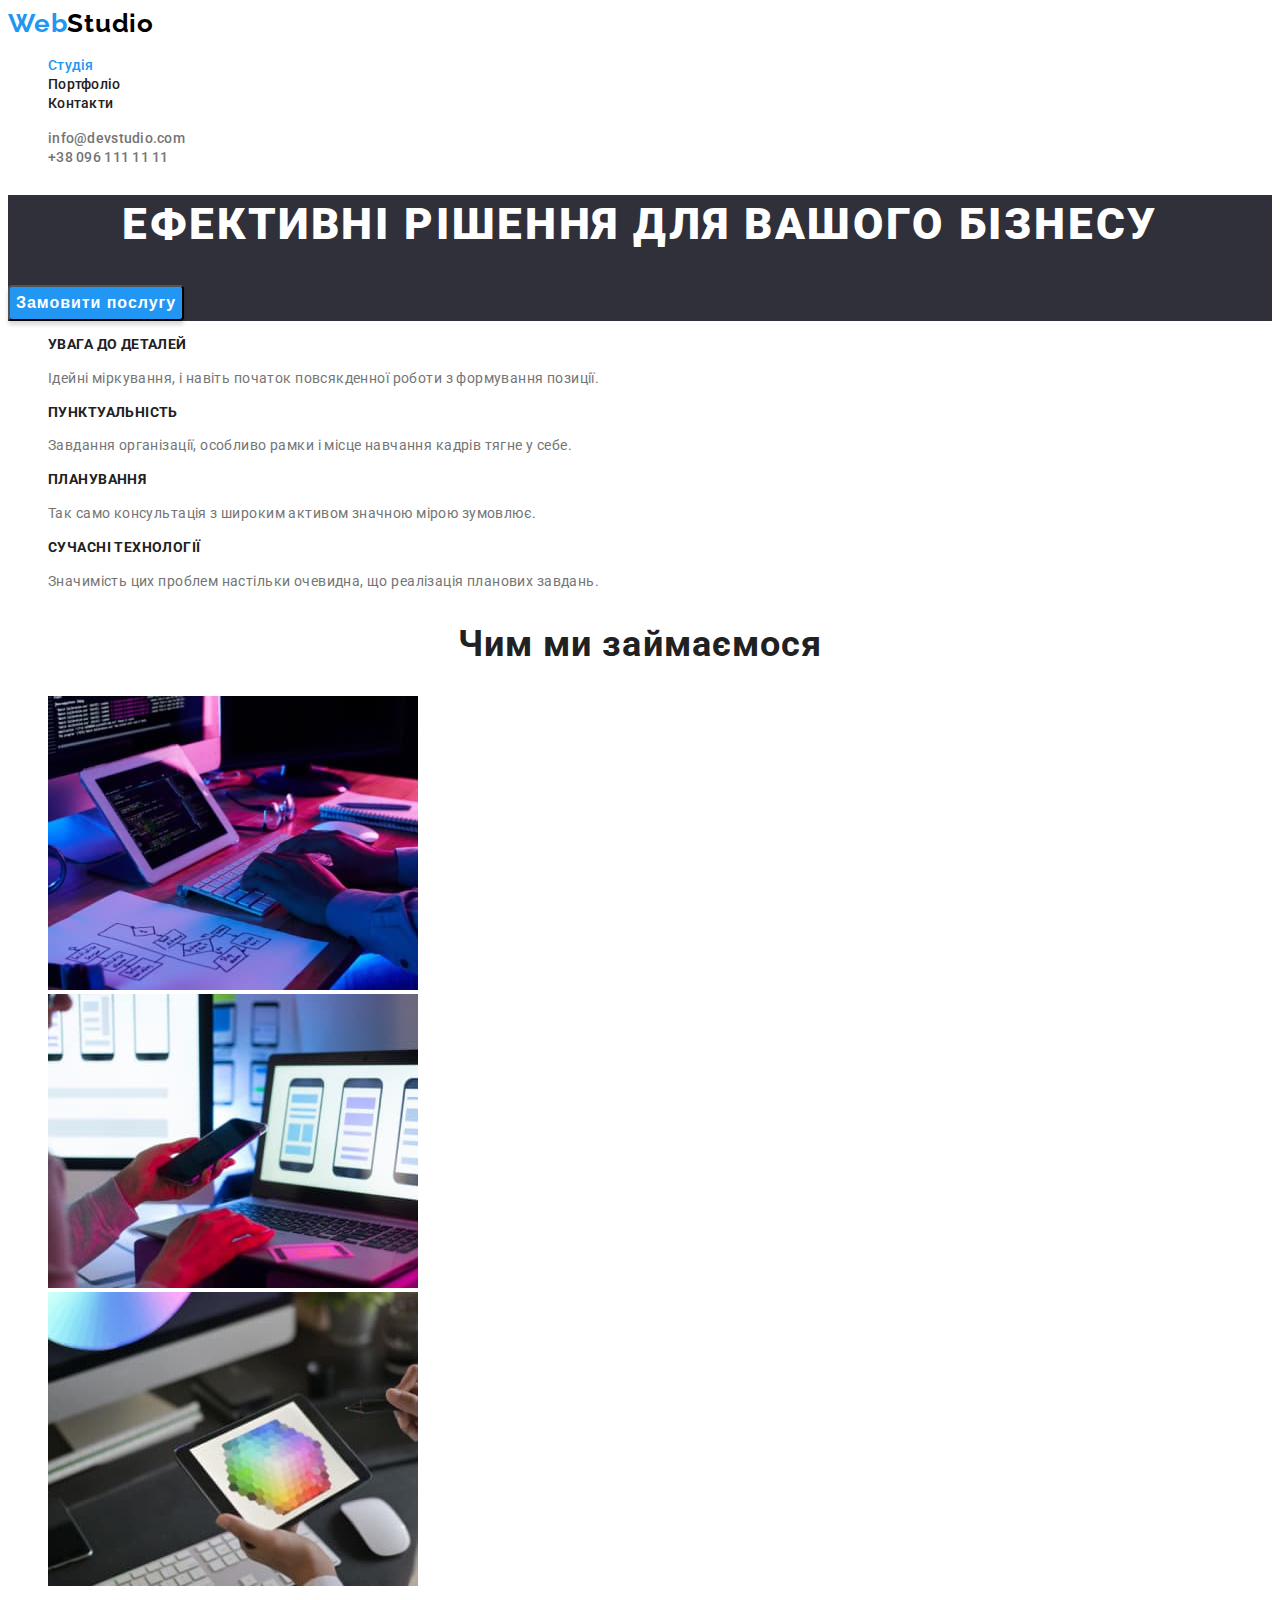
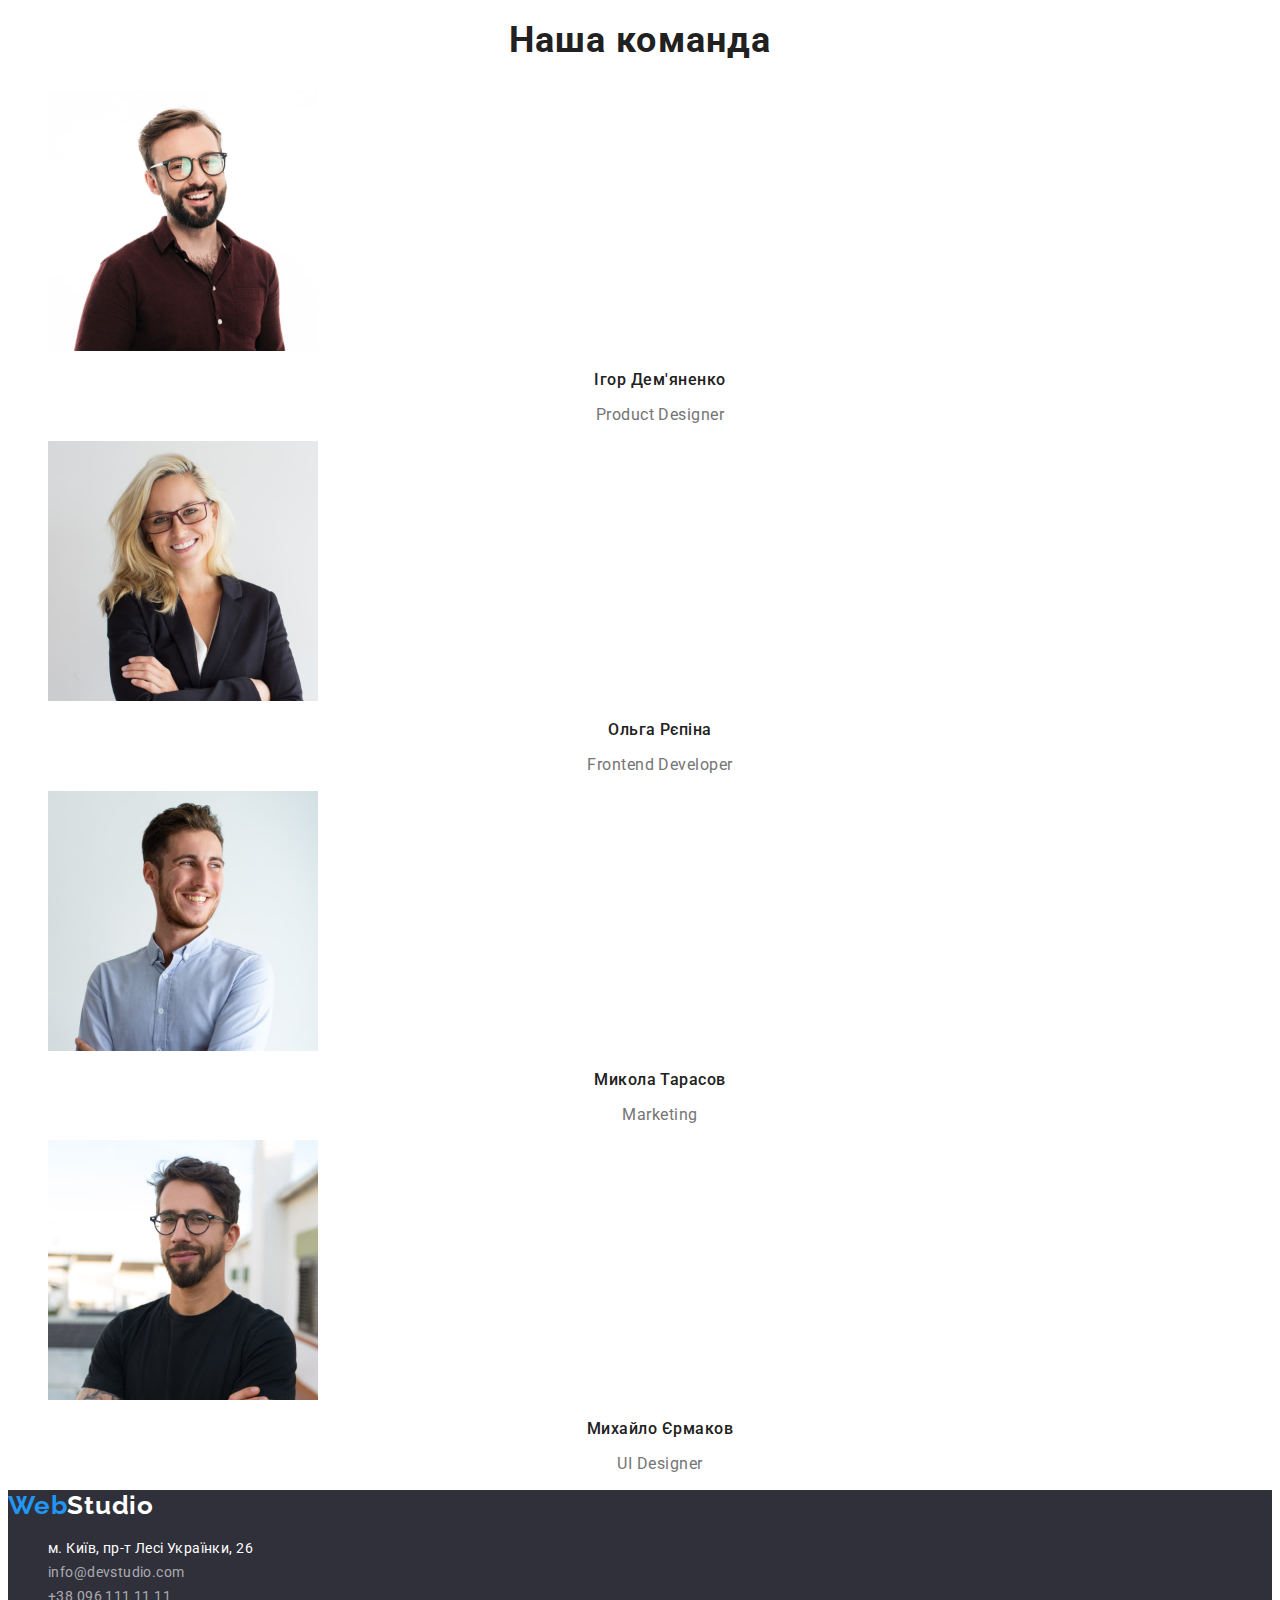
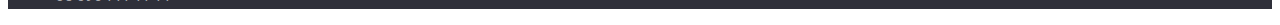
==== index.html @ 791bdec0 "visually hidden" ====
<!DOCTYPE html>
<html lang="en">
<head>
    <meta charset="UTF-8">
    <meta http-equiv="X-UA-Compatible" content="IE=edge">
    <meta name="viewport" content="width=device-width, initial-scale=1.0">
    <link rel="preconnect" href="https://fonts.googleapis.com">
    <link rel="preconnect" href="https://fonts.gstatic.com" crossorigin>
    <link href="https://fonts.googleapis.com/css2?family=Raleway:wght@700&family=Roboto:wght@400;500;700;900&display=swap" rel="stylesheet">
    <link href="./style/style.css" rel="stylesheet"/>
    <title>Веб-студія</title>
</head>
<body>
    <header class="header">
        <a class="logo link" href="index.html"><span class="web">Web</span>Studio</a>
        <nav class="navigator-menu">
            <ul class="navigator-list list">
            <li class="navigator-item"><a class="navigator-link link active" href="index.html">Студія</a></li>
            <li class="navigator-item"><a class="navigator-link link" href="portfolio.html">Портфоліо</a></li>
            <li class="navigator-item"><a class="navigator-link link" href="">Контакти</a></li>
        </ul>
        </nav>
        <ul class="header-contacts-list list">
            <li class="header-contacts-item"><a class="header-contacts-link link" href="mailto:info@devstudio.com">info@devstudio.com</a></li>
            <li class="header-contacts-item"><a class="header-contacts-link link" href="tel:+380961111111">+38 096 111 11 11</a></li>
        </ul>
    </header>
    <main>
        <section class="hero">
            <h1 class="hero-title">Ефективні рішення для вашого бізнесу</h1>
            <button class="hero-btn" type="button"><span class="hero-btn-text">Замовити послугу</span></button>
        </section>
        <section class="character">    
        <h2 class="visually-hidden">Про нас</h2>
            <ul class="character-list list">
                <li class="character-item">
                    <h3 class="character-title">Увага до деталей</h3>
                    <p class="character-text">Ідейні міркування, і навіть початок повсякденної роботи з формування позиції.</p>
                </li>
                <li>
                    <h3 class="character-title">Пунктуальність</h3>
                    <p class="character-text">Завдання організації, особливо рамки і місце навчання кадрів тягне у себе.</p>
                </li>
                <li>
                    <h3 class="character-title">Планування</h3>
                    <p class="character-text">Так само консультація з широким активом значною мірою зумовлює.</p>
                </li>
                <li>
                    <h3 class="character-title">Сучасні технології</h3>
                    <p class="character-text">Значимість цих проблем настільки очевидна, що реалізація планових завдань.</p>
                </li>
            </ul>
        </section>
        <section class="work">
            <h2 class="work-title">Чим ми займаємося</h2>
            <ul class="work-list list">
                <li class="work-item"><img src="./images/main/work/box-1.jpg" alt="work" width="370" height="294"></li>
                <li class="work-item"><img src="./images/main/work/box-2.jpg" alt="work" width="370" height="294"></li>
                <li class="work-item"><img src="./images/main/work/box-3.jpg" alt="work" width="370" height="294"></li>
            </ul>
        </section>
        <section class="team">
            <h2 class="team-title-h2">Наша команда</h2>
            <ul class="team-list list">
                <li class="team-item">
                    <img src="./images/main/team/team-1.jpg" alt="team" width="270" height="260">
                    <h3 class="team-title">Ігор Дем'яненко</h3>
                    <p class="team-text">Product Designer</p>
                </li>
                <li class="team-item">
                    <img src="./images/main/team/team-2.jpg" alt="team" width="270" height="260">
                    <h3 class="team-title">Ольга Рєпіна</h3>
                    <p class="team-text">Frontend Developer</p>
                </li>
                <li class="team-item">
                    <img src="./images/main/team/team-3.jpg" alt="team" width="270" height="260">
                    <h3 class="team-title">Микола Тарасов</h3>
                    <p class="team-text">Marketing</p>
                </li>
                <li class="team-item">
                    <img src="./images/main/team/team-4.jpg" alt="team" width="270" height="260">
                    <h3 class="team-title">Михайло Єрмаков</h3>
                    <p class="team-text">UI Designer</p>
                </li>
            </ul>
        </section>
    </main>
    <footer class="footer">
        <a class="logo link" href="index.html"><span class="web">Web</span><span class="studio">Studio</span></a>
        <adress>
            <ul class="footer-contacts-list list">
                <li class="footer-adress-item"><a class="footer-adress-link link" href="https://goo.gl/maps/XNjeUNWpdiMwEfmY7" target="_blank" rel="noreferrer noopener">м. Київ, пр-т Лесі Українки, 26</a></li>
                <li class="footer-contacts-item"><a class="footer-contacts-link link" href="mailto:info@devstudio.com">info@devstudio.com</a></li>
                <li class="footer-contacts-item"><a class="footer-contacts-link link" href="tel:+380961111111">+38 096 111 11 11</a></li>
            </ul>
        </adress>
    </footer>
</body>
</html>
---- style/style.css ----
body {
    font-family: 'Roboto', sans-serif;
    color: black;
}
.link {
    text-decoration: none;
}
.list {
    list-style: none;
}
.visually-hidden {
    position: absolute;
    white-space: nowrap;
    width: 1px;
    height: 1px;
    overflow: hidden;
    border: 0;
    padding: 0;
    clip: rect(0 0 0 0);
    clip-path: inset(50%);
    margin: -1px;
}  
:root {
    --brand-color: #2196F3;
    --background-color: #2F303A;
    --text-color: #757575;
}
/* header */
.logo {
    font-family: 'Raleway';
font-weight: 700;
font-size: 26px;
line-height: 1.19;
letter-spacing: 0.03em;
color: black;
}
.web {
color: var(--brand-color);
}
.navigator-link {
    font-weight: 500;
font-size: 14px;
line-height: 1.14;
letter-spacing: 0.02em;
color: #212121;
}
.header-contacts-link {
    font-weight: 500;
font-size: 14px;
line-height: 1.14;
letter-spacing: 0.02em;
color: var(--text-color);
}
.navigator-link:hover,
.navigator-link:focus {
    color: var(--brand-color);
}
.header-contacts-link:hover,
.header-contacts-link:focus {
    color: var(--brand-color)
}
.active {
    color: var(--brand-color)
}
/* hero */
.hero {
    background-color: var(--background-color);
}
.hero-title {
    font-weight: 900;
font-size: 44px;
line-height: 1.36;
text-align: center;
letter-spacing: 0.06em;
text-transform: uppercase;
color: #FFFFFF;
}
.hero-btn {
    background: var(--brand-color);
box-shadow: 0px 4px 4px rgba(0, 0, 0, 0.15);
border-radius: 4px;
cursor: pointer;
}
.hero-btn-text {
    font-weight: 700;
font-size: 16px;
line-height: 1.87;
align-items: center;
text-align: center;
letter-spacing: 0.06em;
color: #FFFFFF;
}
/* character */
.character-title {
    font-weight: 700;
font-size: 14px;
line-height: 1.14;
letter-spacing: 0.03em;
text-transform: uppercase;
color: #212121;
}
.character-text {
    font-size: 14px;
line-height: 1.71;
letter-spacing: 0.03em;
color: var(--text-color);
}
/* work */
.work-title {
    font-weight: 700;
font-size: 36px;
line-height: 1.16;
text-align: center;
letter-spacing: 0.03em;
color: #212121;
}
/* team */
.team-title-h2 {
    font-weight: 700;
font-size: 36px;
line-height: 1.16;
text-align: center;
letter-spacing: 0.03em;
color: #212121;
}
.team-title {
    font-weight: 500;
font-size: 16px;
line-height: 1.18;
text-align: center;
letter-spacing: 0.03em;
color: #212121;
}
.team-text {
    font-size: 16px;
line-height: 1.18;
text-align: center;
letter-spacing: 0.03em;
color: var(--text-color);
}
/* partfolio btn */
.btn-btn {
font-family: 'Roboto';
font-style: normal;
font-weight: 500;
font-size: 16px;
line-height: 1.62;
text-align: center;
letter-spacing: 0.03em;
color: #212121;
}
.btn-btn {
    background: #F5F4FA;
    border-radius: 4px;
    border: 0;
}
.menu-btn-list .btn-btn:hover,
.menu-btn-list .btn-btn:focus {
    color: white;
    background-color: var(--brand-color);
}
/* portfolio */
.example-title {
    font-weight: 700;
font-size: 18px;
line-height: 2;
letter-spacing: 0.06em;
color: #212121;
}
.example-text {
    font-size: 16px;
line-height: 1.88;
letter-spacing: 0.03em;
color: var(--text-color);
}
/* footer */
.footer {
    background-color: var(--background-color);
}
.studio {
    color: #FFFFFF;
}
.footer-adress-link {
    font-size: 14px;
line-height: 1.71;
letter-spacing: 0.03em;
color: #FFFFFF;
}
.footer-contacts-link {
font-size: 14px;
line-height: 1.71;
letter-spacing: 0.03em;
color: rgba(255, 255, 255, 0.6);
}
.footer-contacts-link:hover,
.footer-contacts-link:focus {
    color: var(--brand-color);
}
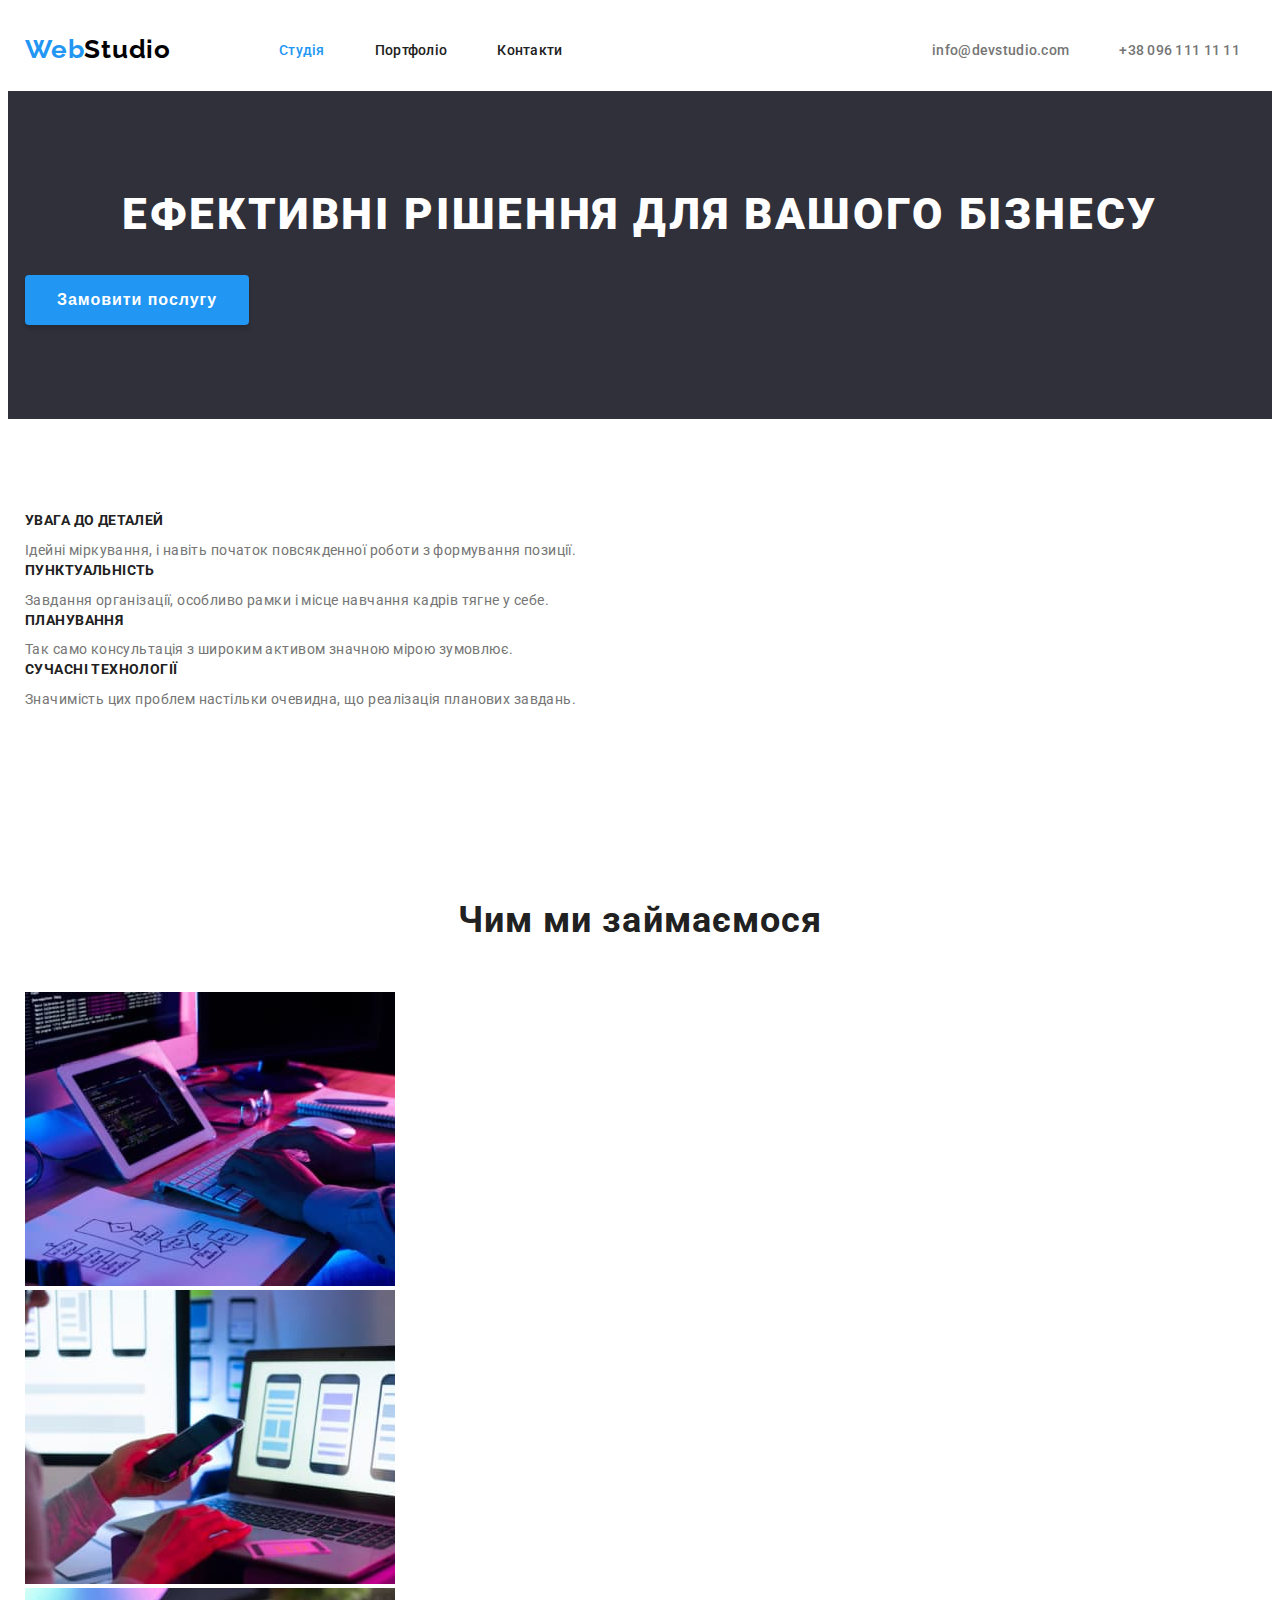
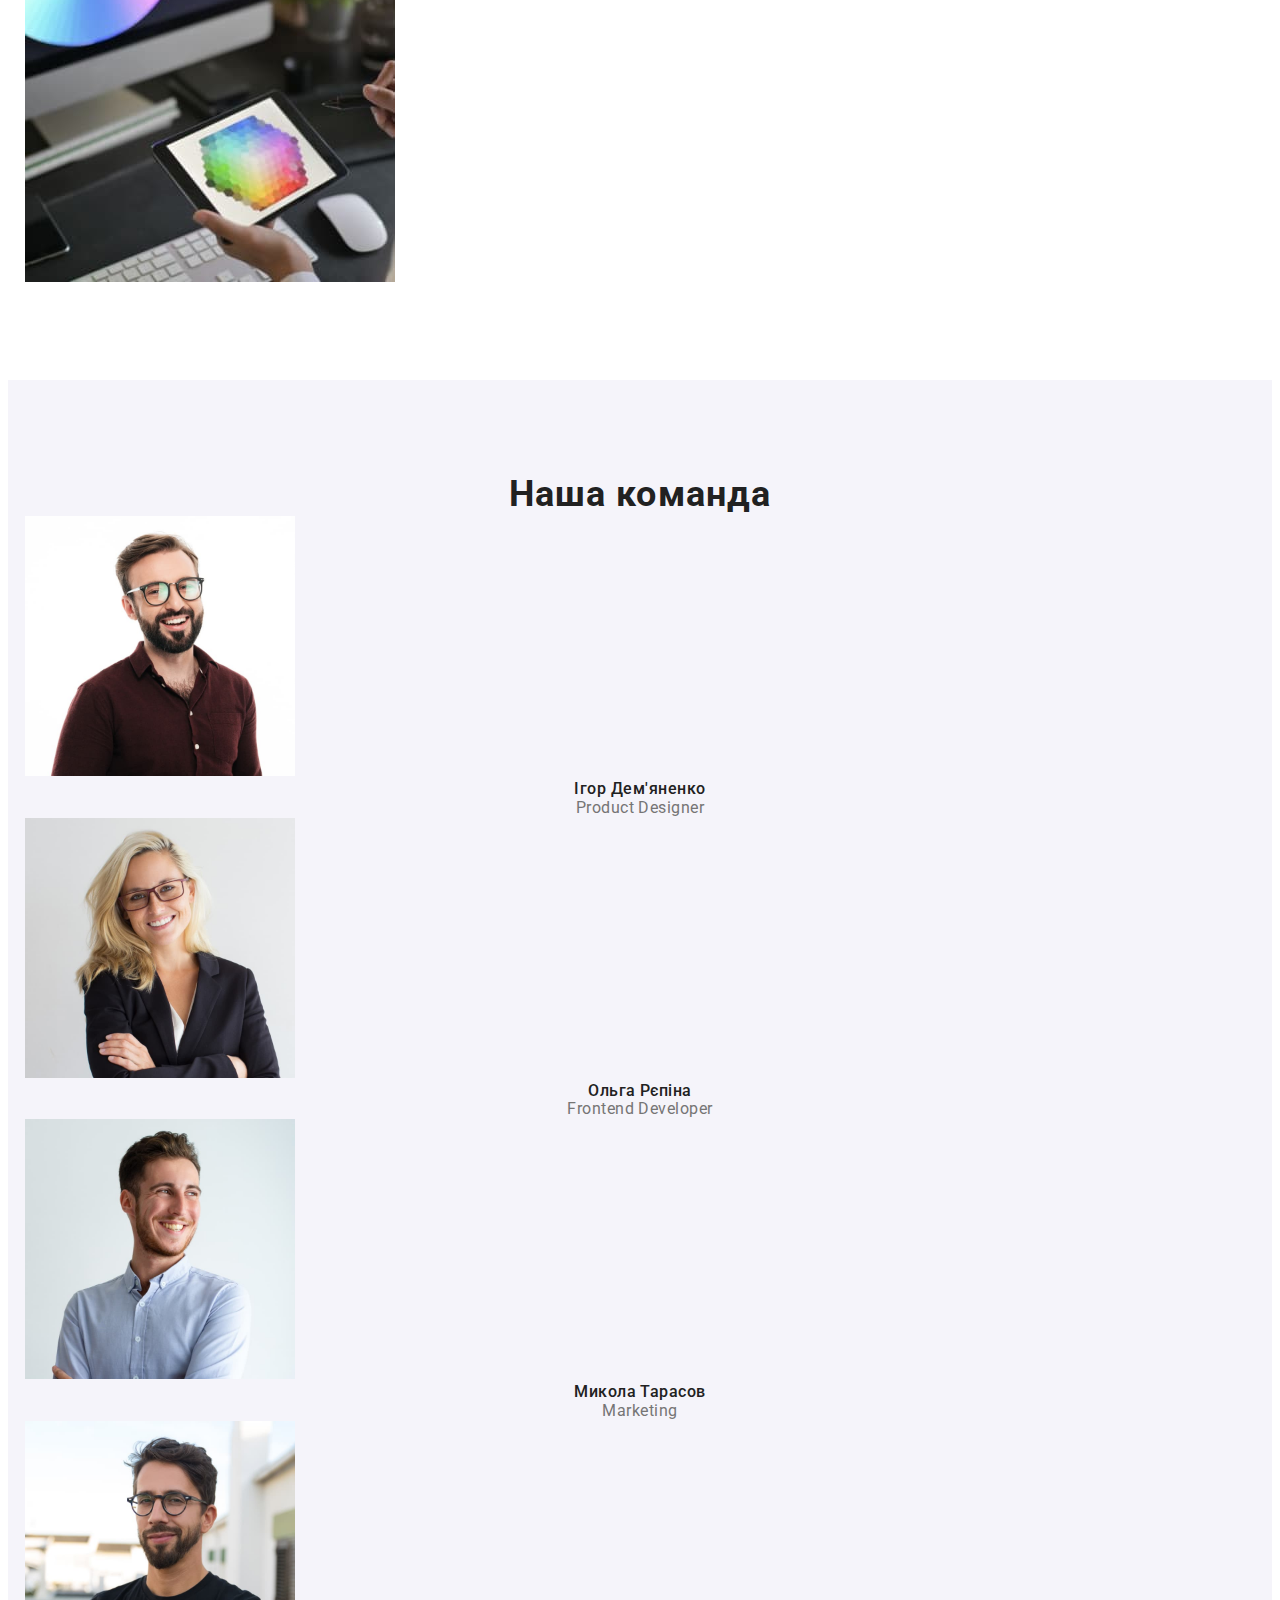
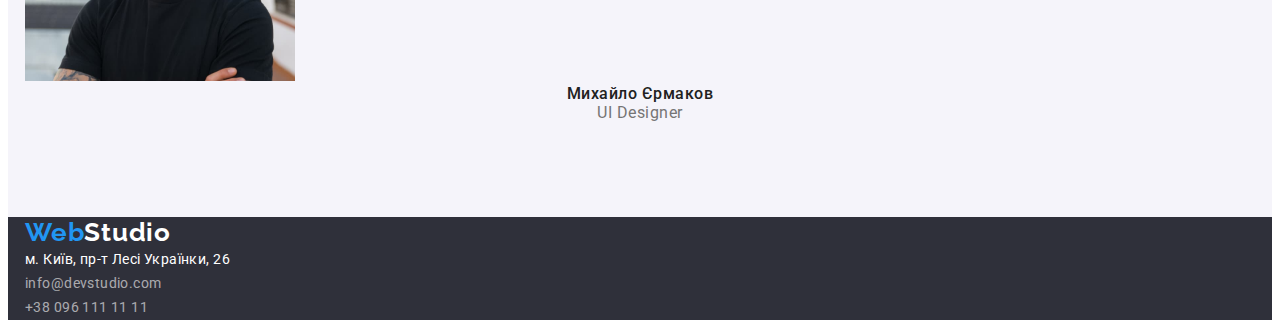
==== commit eba0478c: "add header" ====
--- a/index.html
+++ b/index.html
@@ -4,6 +4,7 @@
     <meta charset="UTF-8">
     <meta http-equiv="X-UA-Compatible" content="IE=edge">
     <meta name="viewport" content="width=device-width, initial-scale=1.0">
+    <link rel="stylesheet" href="https://cdnjs.cloudflare.com/ajax/libs/modern-normalize/1.1.0/modern-normalize.min.css" integrity="sha512-wpPYUAdjBVSE4KJnH1VR1HeZfpl1ub8YT/NKx4PuQ5NmX2tKuGu6U/JRp5y+Y8XG2tV+wKQpNHVUX03MfMFn9Q==" crossorigin="anonymous" referrerpolicy="no-referrer" />
     <link rel="preconnect" href="https://fonts.googleapis.com">
     <link rel="preconnect" href="https://fonts.gstatic.com" crossorigin>
     <link href="https://fonts.googleapis.com/css2?family=Raleway:wght@700&family=Roboto:wght@400;500;700;900&display=swap" rel="stylesheet">
@@ -12,26 +13,28 @@
 </head>
 <body>
     <header class="header">
-        <a class="logo link" href="index.html"><span class="web">Web</span>Studio</a>
+    <div class="header-container container">
+            <div class="header-logo"><a class="logo link" href="index.html"><span class="web">Web</span>Studio</a></div>
         <nav class="navigator-menu">
-            <ul class="navigator-list list">
+            <div class="container"><ul class="navigator-list list">
             <li class="navigator-item"><a class="navigator-link link active" href="index.html">Студія</a></li>
             <li class="navigator-item"><a class="navigator-link link" href="portfolio.html">Портфоліо</a></li>
             <li class="navigator-item"><a class="navigator-link link" href="">Контакти</a></li>
-        </ul>
+        </ul></div>
         </nav>
-        <ul class="header-contacts-list list">
+        <div class="container"><ul class="header-contacts-list list">
             <li class="header-contacts-item"><a class="header-contacts-link link" href="mailto:info@devstudio.com">info@devstudio.com</a></li>
             <li class="header-contacts-item"><a class="header-contacts-link link" href="tel:+380961111111">+38 096 111 11 11</a></li>
-        </ul>
+        </ul></div>
+    </div>
     </header>
     <main>
-        <section class="hero">
-            <h1 class="hero-title">Ефективні рішення для вашого бізнесу</h1>
-            <button class="hero-btn" type="button"><span class="hero-btn-text">Замовити послугу</span></button>
+        <section class="hero section">
+            <div class="container"><h1 class="hero-title">Ефективні рішення для вашого бізнесу</h1>
+            <button class="hero-btn" type="button">Замовити послугу</button></div>
         </section>
         <section class="character">    
-        <h2 class="visually-hidden">Про нас</h2>
+        <div class="section container"><h2 class="visually-hidden">Про нас</h2>
             <ul class="character-list list">
                 <li class="character-item">
                     <h3 class="character-title">Увага до деталей</h3>
@@ -49,18 +52,18 @@
                     <h3 class="character-title">Сучасні технології</h3>
                     <p class="character-text">Значимість цих проблем настільки очевидна, що реалізація планових завдань.</p>
                 </li>
-            </ul>
+            </ul></div>
         </section>
         <section class="work">
-            <h2 class="work-title">Чим ми займаємося</h2>
+            <div class="container section"><h2 class="work-title">Чим ми займаємося</h2>
             <ul class="work-list list">
                 <li class="work-item"><img src="./images/main/work/box-1.jpg" alt="work" width="370" height="294"></li>
                 <li class="work-item"><img src="./images/main/work/box-2.jpg" alt="work" width="370" height="294"></li>
                 <li class="work-item"><img src="./images/main/work/box-3.jpg" alt="work" width="370" height="294"></li>
-            </ul>
+            </ul></div>
         </section>
         <section class="team">
-            <h2 class="team-title-h2">Наша команда</h2>
+            <div class="container section"><h2 class="team-title-h2">Наша команда</h2>
             <ul class="team-list list">
                 <li class="team-item">
                     <img src="./images/main/team/team-1.jpg" alt="team" width="270" height="260">
@@ -82,18 +85,19 @@
                     <h3 class="team-title">Михайло Єрмаков</h3>
                     <p class="team-text">UI Designer</p>
                 </li>
-            </ul>
+            </ul></div>
         </section>
     </main>
     <footer class="footer">
-        <a class="logo link" href="index.html"><span class="web">Web</span><span class="studio">Studio</span></a>
+        <div class="container">
+            <div class="footer-logo"><a class="logo link" href="index.html"><span class="web">Web</span><span class="studio">Studio</span></a></div>
         <adress>
             <ul class="footer-contacts-list list">
                 <li class="footer-adress-item"><a class="footer-adress-link link" href="https://goo.gl/maps/XNjeUNWpdiMwEfmY7" target="_blank" rel="noreferrer noopener">м. Київ, пр-т Лесі Українки, 26</a></li>
                 <li class="footer-contacts-item"><a class="footer-contacts-link link" href="mailto:info@devstudio.com">info@devstudio.com</a></li>
                 <li class="footer-contacts-item"><a class="footer-contacts-link link" href="tel:+380961111111">+38 096 111 11 11</a></li>
             </ul>
-        </adress>
+        </adress></div>
     </footer>
 </body>
 </html>--- a/style/style.css
+++ b/style/style.css
@@ -1,6 +1,16 @@
 body {
     font-family: 'Roboto', sans-serif;
     color: black;
+}
+h1,
+h2,
+h3,
+p {
+    margin:0;
+}
+ul {
+    margin: 0;
+    padding-left: 0;
 }
 .link {
     text-decoration: none;
@@ -19,7 +29,19 @@
     clip: rect(0 0 0 0);
     clip-path: inset(50%);
     margin: -1px;
-}  
+  }
+.container {
+    width: 100%;
+max-width: 1230px;
+margin-left: auto;
+margin-right: auto;
+padding-left: 15px;
+padding-right: 15px;
+}
+.section {
+    padding-top: 94px;
+    padding-bottom: 94px;
+}
 :root {
     --brand-color: #2196F3;
     --background-color: #2F303A;
@@ -37,6 +59,26 @@
 .web {
 color: var(--brand-color);
 }
+.header-logo {
+    padding-top: 24px;
+    padding-bottom: 25px;
+    margin-right: 93px;
+}
+.header-container {
+    display: flex;
+    align-items: center;
+}
+.navigator-list {
+    display: flex;
+    gap: 50px;
+    padding: 32px 0;
+}
+.header-contacts-list {
+    display: flex;
+    gap: 50px;
+    padding: 32px 0;
+    justify-content: flex-end;
+}
 .navigator-link {
     font-weight: 500;
 font-size: 14px;
@@ -74,21 +116,22 @@
 letter-spacing: 0.06em;
 text-transform: uppercase;
 color: #FFFFFF;
+margin-bottom: 30px;
 }
 .hero-btn {
     background: var(--brand-color);
 box-shadow: 0px 4px 4px rgba(0, 0, 0, 0.15);
 border-radius: 4px;
+border: 0;
 cursor: pointer;
-}
-.hero-btn-text {
-    font-weight: 700;
+font-weight: 700;
 font-size: 16px;
 line-height: 1.87;
 align-items: center;
 text-align: center;
 letter-spacing: 0.06em;
 color: #FFFFFF;
+padding: 10px 32px;
 }
 /* character */
 .character-title {
@@ -98,6 +141,7 @@
 letter-spacing: 0.03em;
 text-transform: uppercase;
 color: #212121;
+margin-bottom: 10px;
 }
 .character-text {
     font-size: 14px;
@@ -113,8 +157,12 @@
 text-align: center;
 letter-spacing: 0.03em;
 color: #212121;
+margin-bottom: 50px;
 }
 /* team */
+.team {
+    background-color: #F5F4FA;
+}
 .team-title-h2 {
     font-weight: 700;
 font-size: 36px;
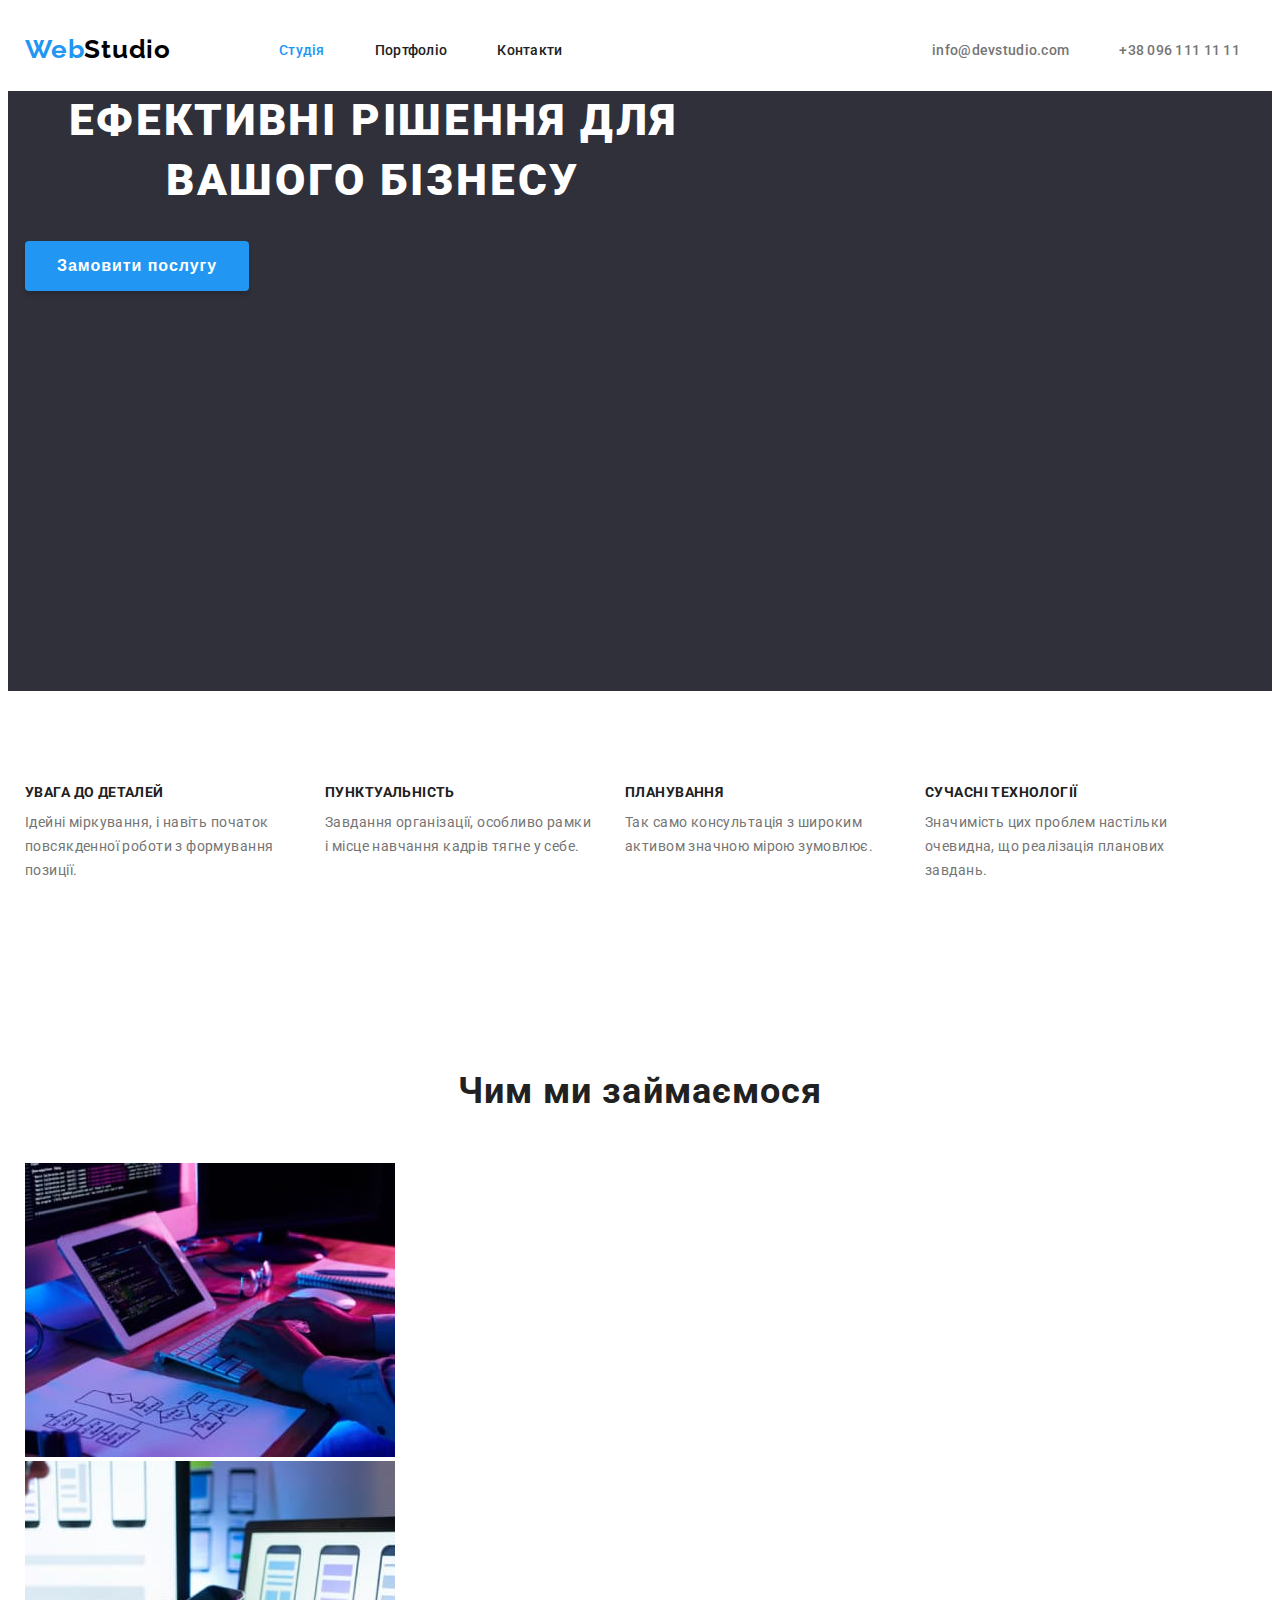
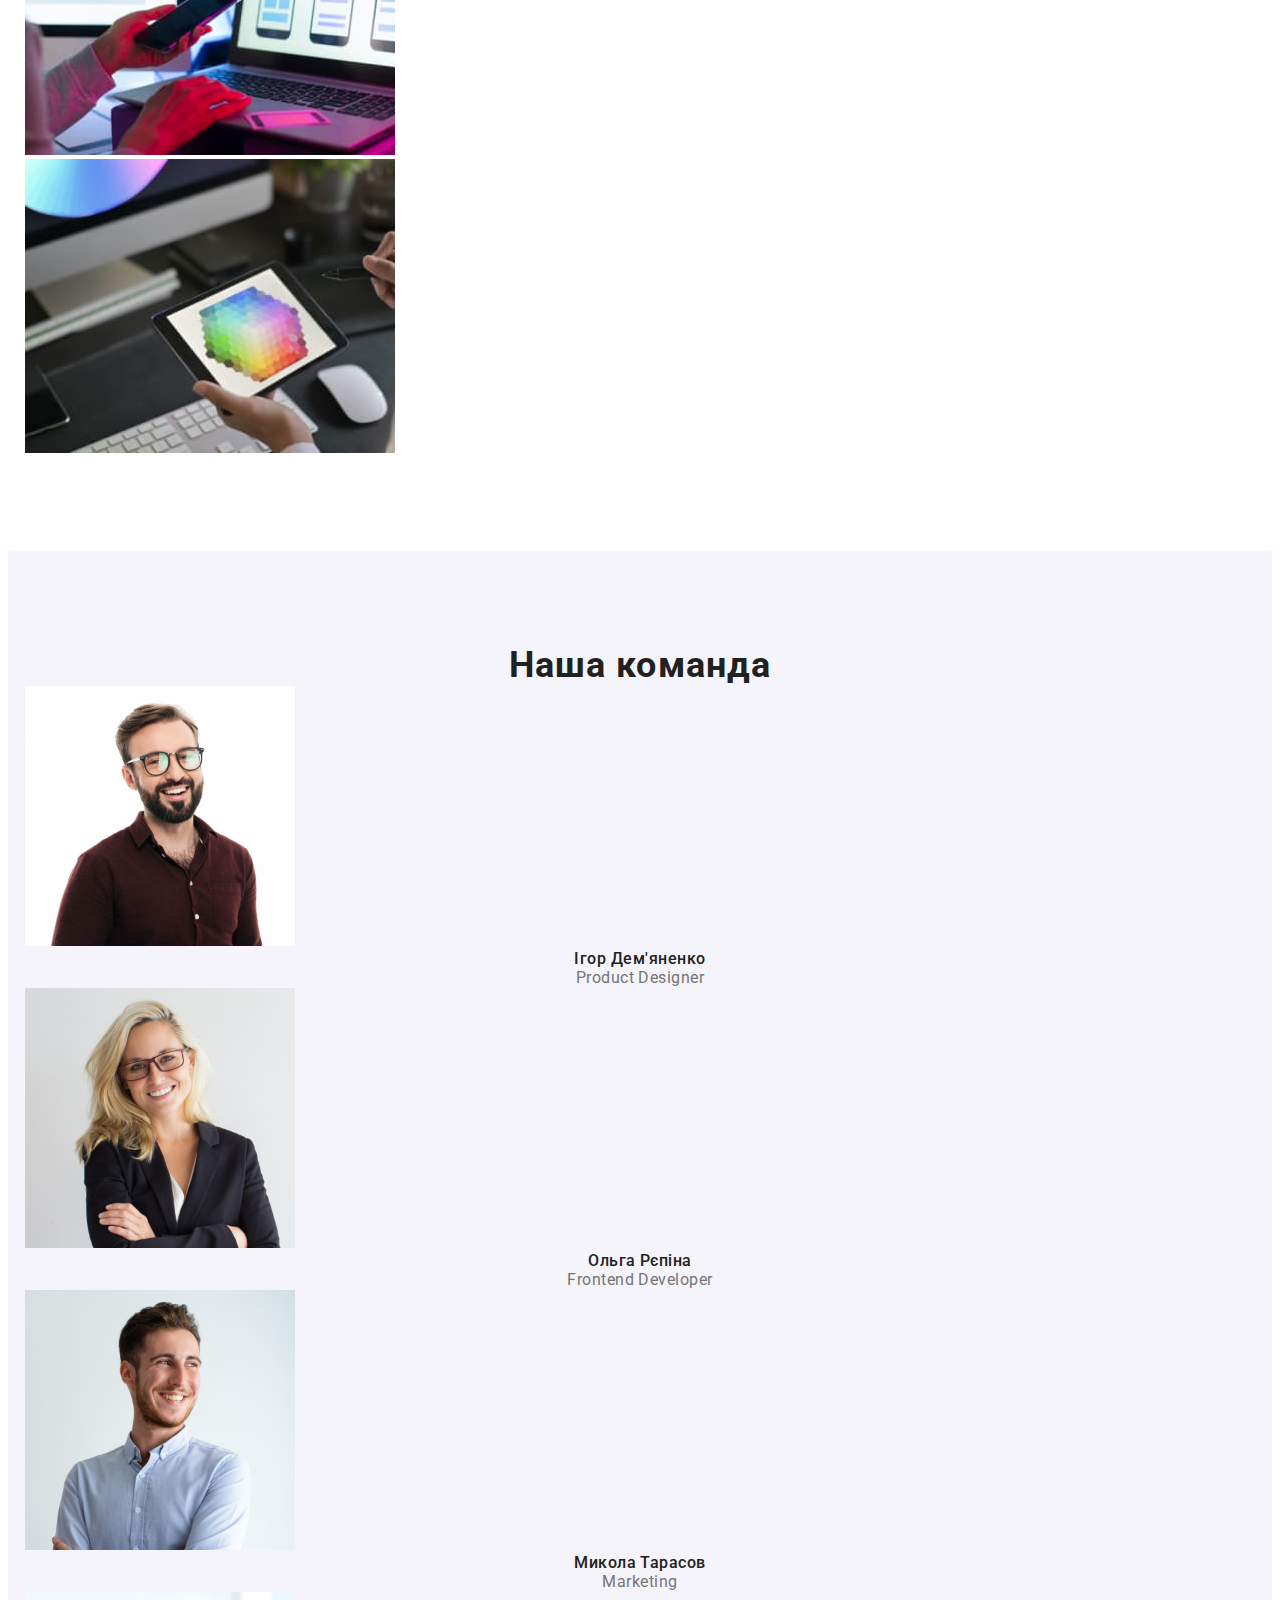
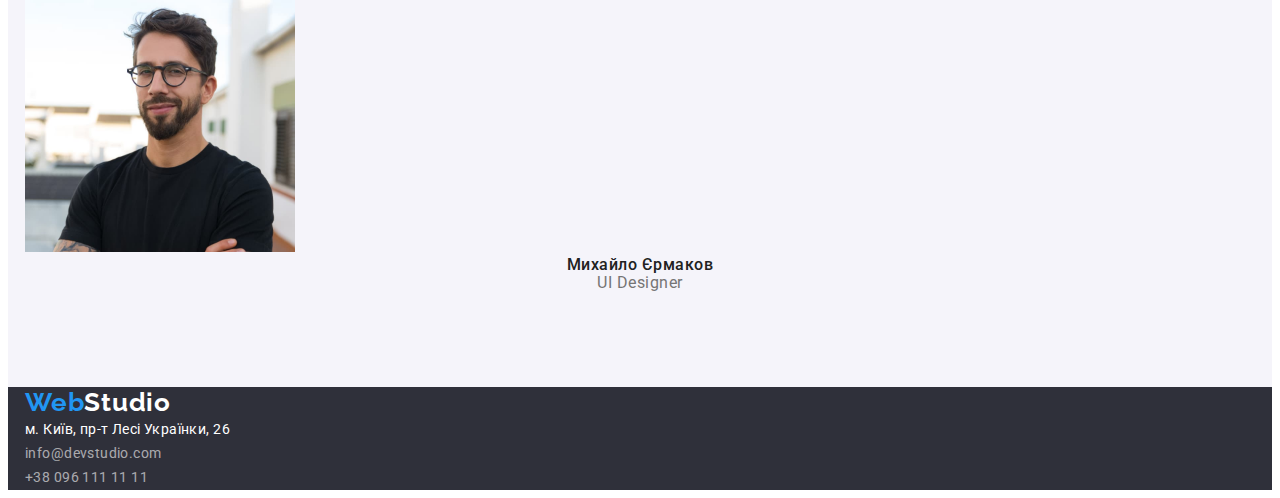
==== commit 238b4ecd: "add character" ====
--- a/index.html
+++ b/index.html
@@ -29,12 +29,12 @@
     </div>
     </header>
     <main>
-        <section class="hero section">
+        <section class="hero">
             <div class="container"><h1 class="hero-title">Ефективні рішення для вашого бізнесу</h1>
             <button class="hero-btn" type="button">Замовити послугу</button></div>
         </section>
-        <section class="character">    
-        <div class="section container"><h2 class="visually-hidden">Про нас</h2>
+        <section class="character section">    
+        <div class="character-container container"><h2 class="visually-hidden">Про нас</h2>
             <ul class="character-list list">
                 <li class="character-item">
                     <h3 class="character-title">Увага до деталей</h3>
--- a/style/style.css
+++ b/style/style.css
@@ -107,8 +107,11 @@
 /* hero */
 .hero {
     background-color: var(--background-color);
+    height: 600px;
 }
 .hero-title {
+    display: flex;
+    max-width: 696px;
     font-weight: 900;
 font-size: 44px;
 line-height: 1.36;
@@ -132,8 +135,13 @@
 letter-spacing: 0.06em;
 color: #FFFFFF;
 padding: 10px 32px;
+min-width: 216px;
 }
 /* character */
+.character-list {
+    display: flex;
+    gap: 30px;
+}
 .character-title {
     font-weight: 700;
 font-size: 14px;
@@ -148,6 +156,7 @@
 line-height: 1.71;
 letter-spacing: 0.03em;
 color: var(--text-color);
+width: 270px;
 }
 /* work */
 .work-title {
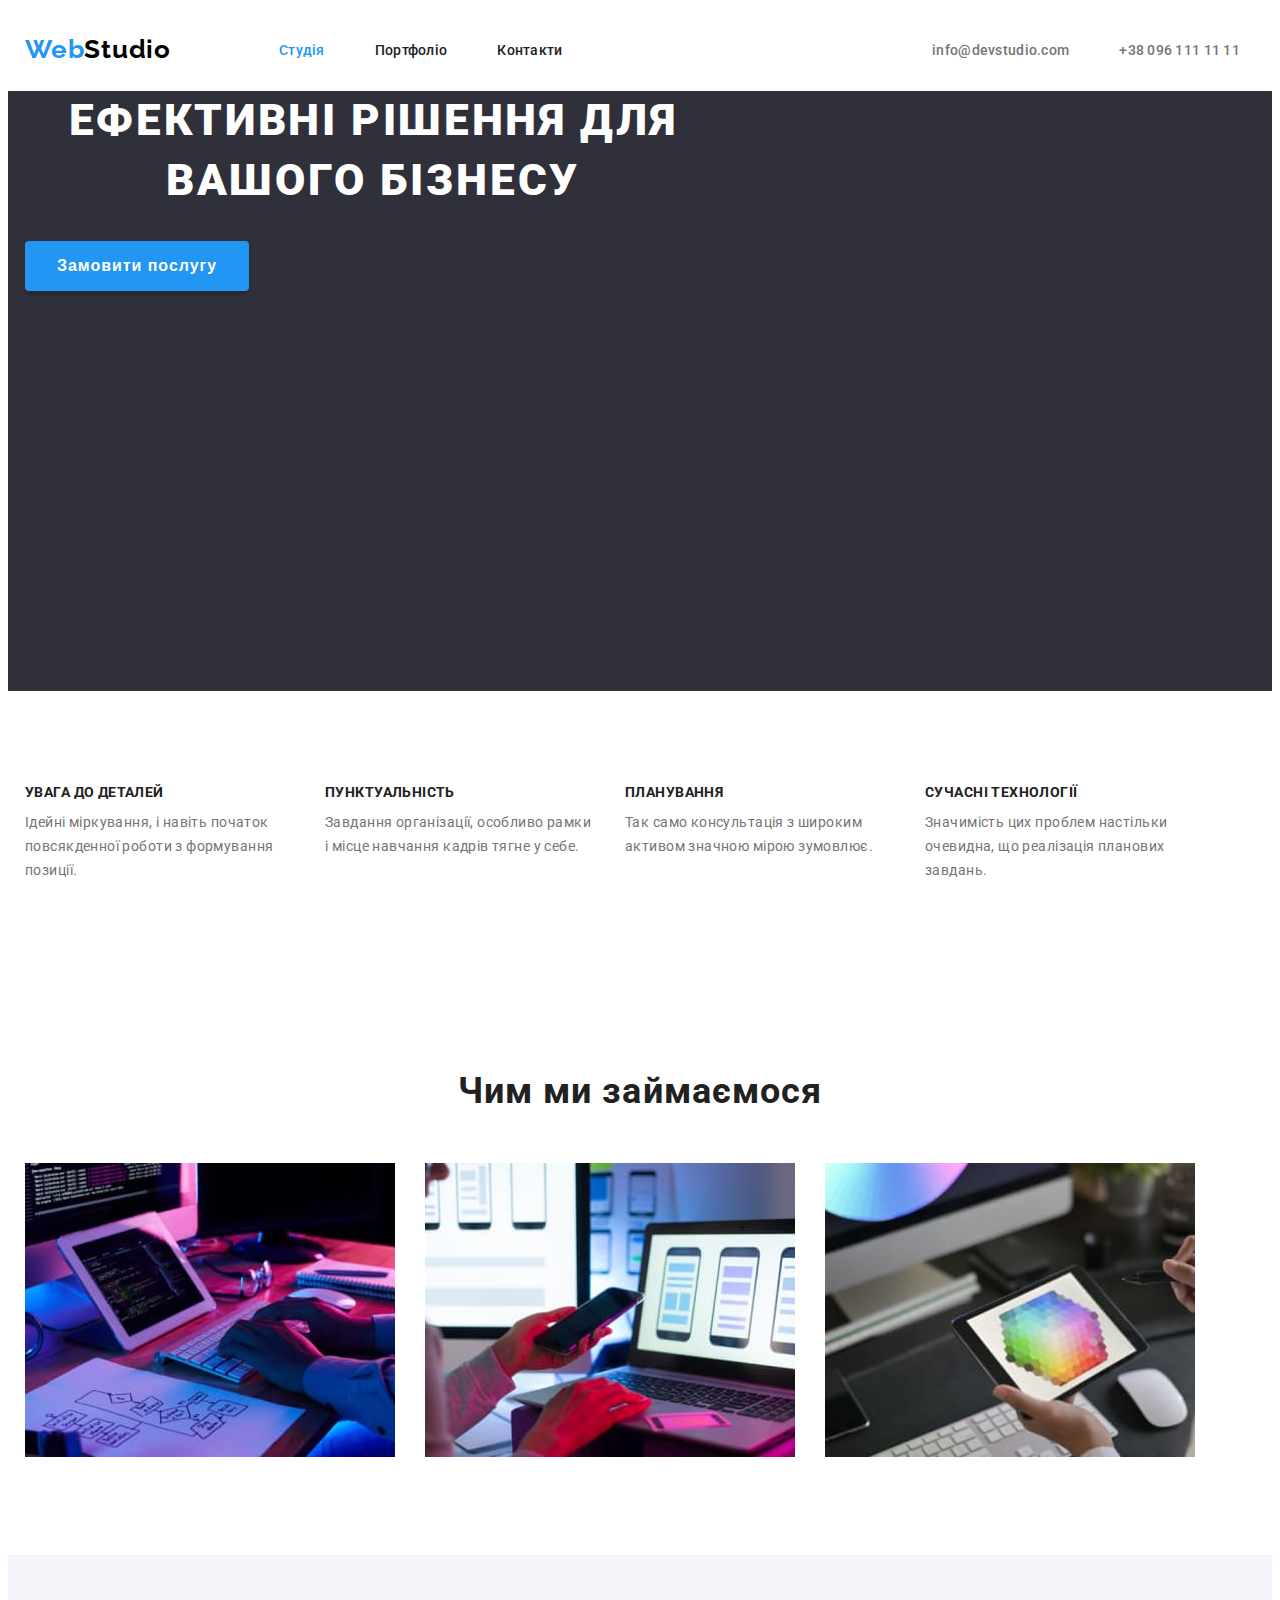
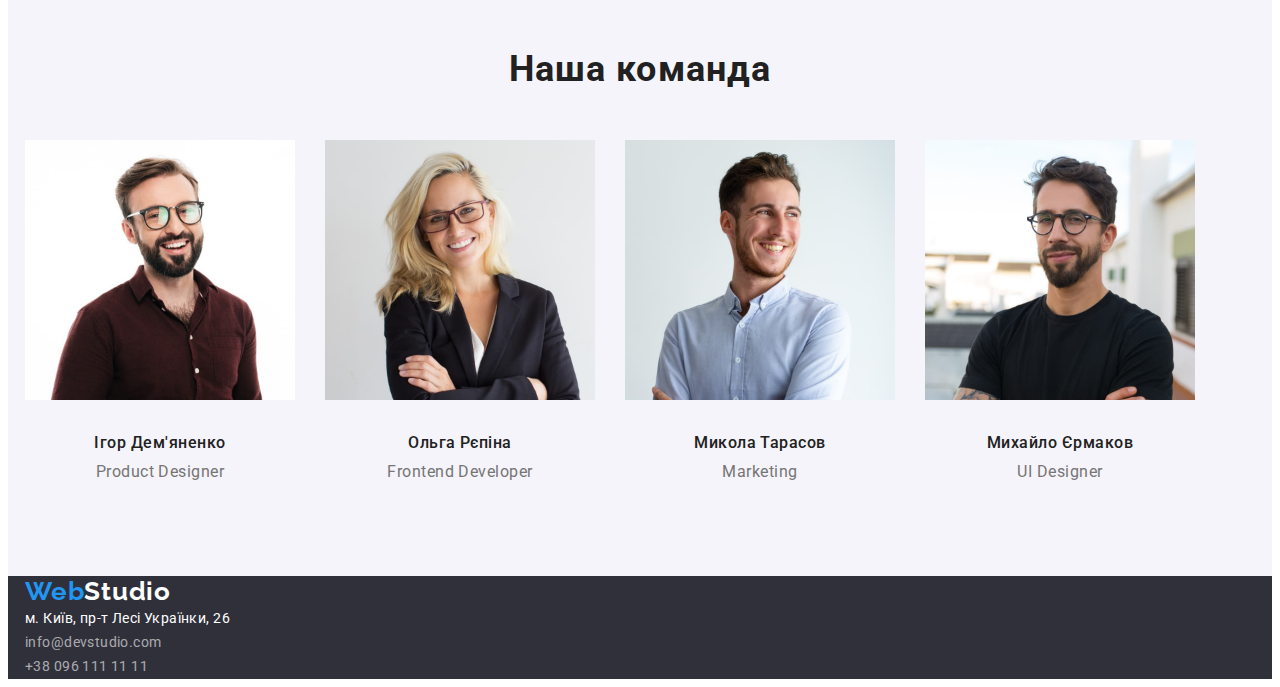
==== commit 3d6d75c3: "add team" ====
--- a/index.html
+++ b/index.html
@@ -54,16 +54,16 @@
                 </li>
             </ul></div>
         </section>
-        <section class="work">
-            <div class="container section"><h2 class="work-title">Чим ми займаємося</h2>
+        <section class="work section">
+            <div class="container"><h2 class="work-title">Чим ми займаємося</h2>
             <ul class="work-list list">
                 <li class="work-item"><img src="./images/main/work/box-1.jpg" alt="work" width="370" height="294"></li>
                 <li class="work-item"><img src="./images/main/work/box-2.jpg" alt="work" width="370" height="294"></li>
                 <li class="work-item"><img src="./images/main/work/box-3.jpg" alt="work" width="370" height="294"></li>
             </ul></div>
         </section>
-        <section class="team">
-            <div class="container section"><h2 class="team-title-h2">Наша команда</h2>
+        <section class="team section">
+            <div class="container"><h2 class="team-title-h2">Наша команда</h2>
             <ul class="team-list list">
                 <li class="team-item">
                     <img src="./images/main/team/team-1.jpg" alt="team" width="270" height="260">
--- a/style/style.css
+++ b/style/style.css
@@ -159,6 +159,10 @@
 width: 270px;
 }
 /* work */
+.work-list {
+    display: flex;
+    gap: 30px;
+}
 .work-title {
     font-weight: 700;
 font-size: 36px;
@@ -172,6 +176,12 @@
 .team {
     background-color: #F5F4FA;
 }
+.team-list {
+    display: flex;
+}
+.team-item:nth-child(1n+1) {
+    margin-right: 30px;
+}
 .team-title-h2 {
     font-weight: 700;
 font-size: 36px;
@@ -179,6 +189,7 @@
 text-align: center;
 letter-spacing: 0.03em;
 color: #212121;
+margin-bottom: 50px;
 }
 .team-title {
     font-weight: 500;
@@ -187,6 +198,7 @@
 text-align: center;
 letter-spacing: 0.03em;
 color: #212121;
+padding: 30px 0 10px;
 }
 .team-text {
     font-size: 16px;
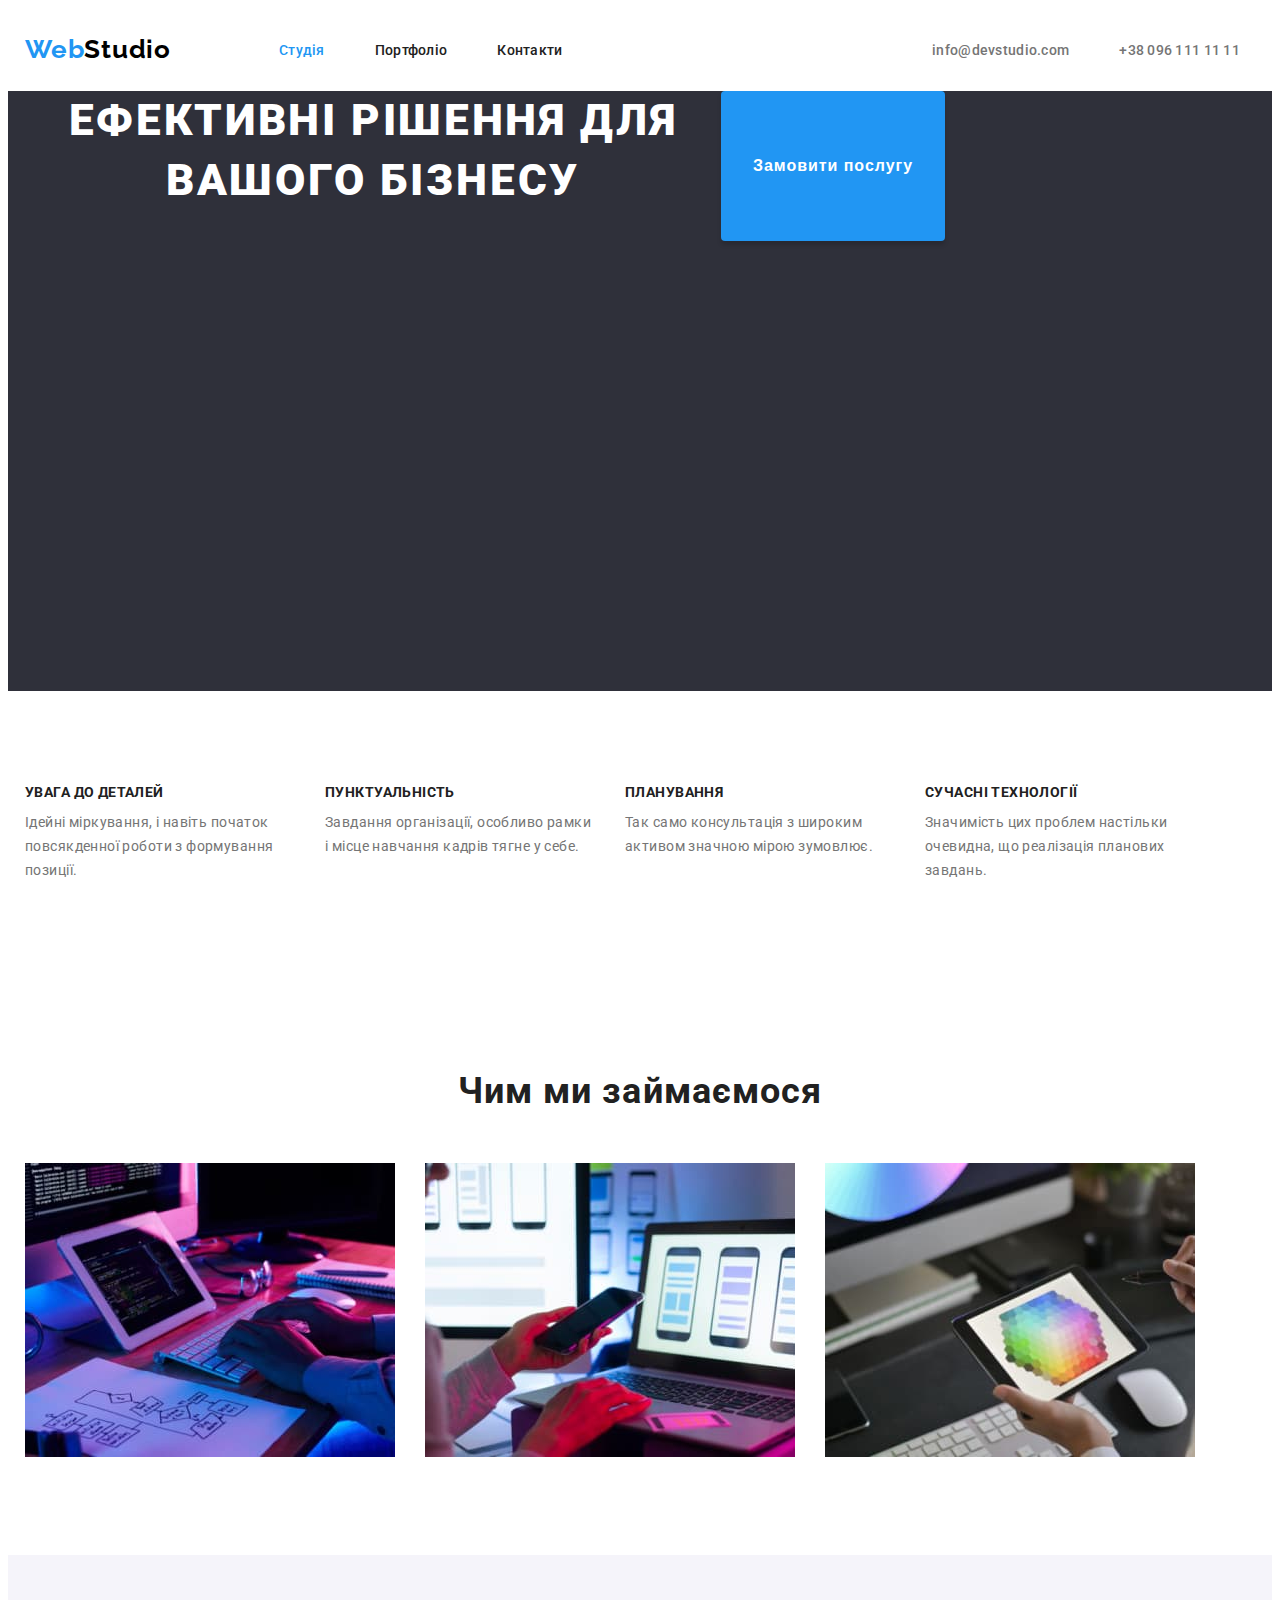
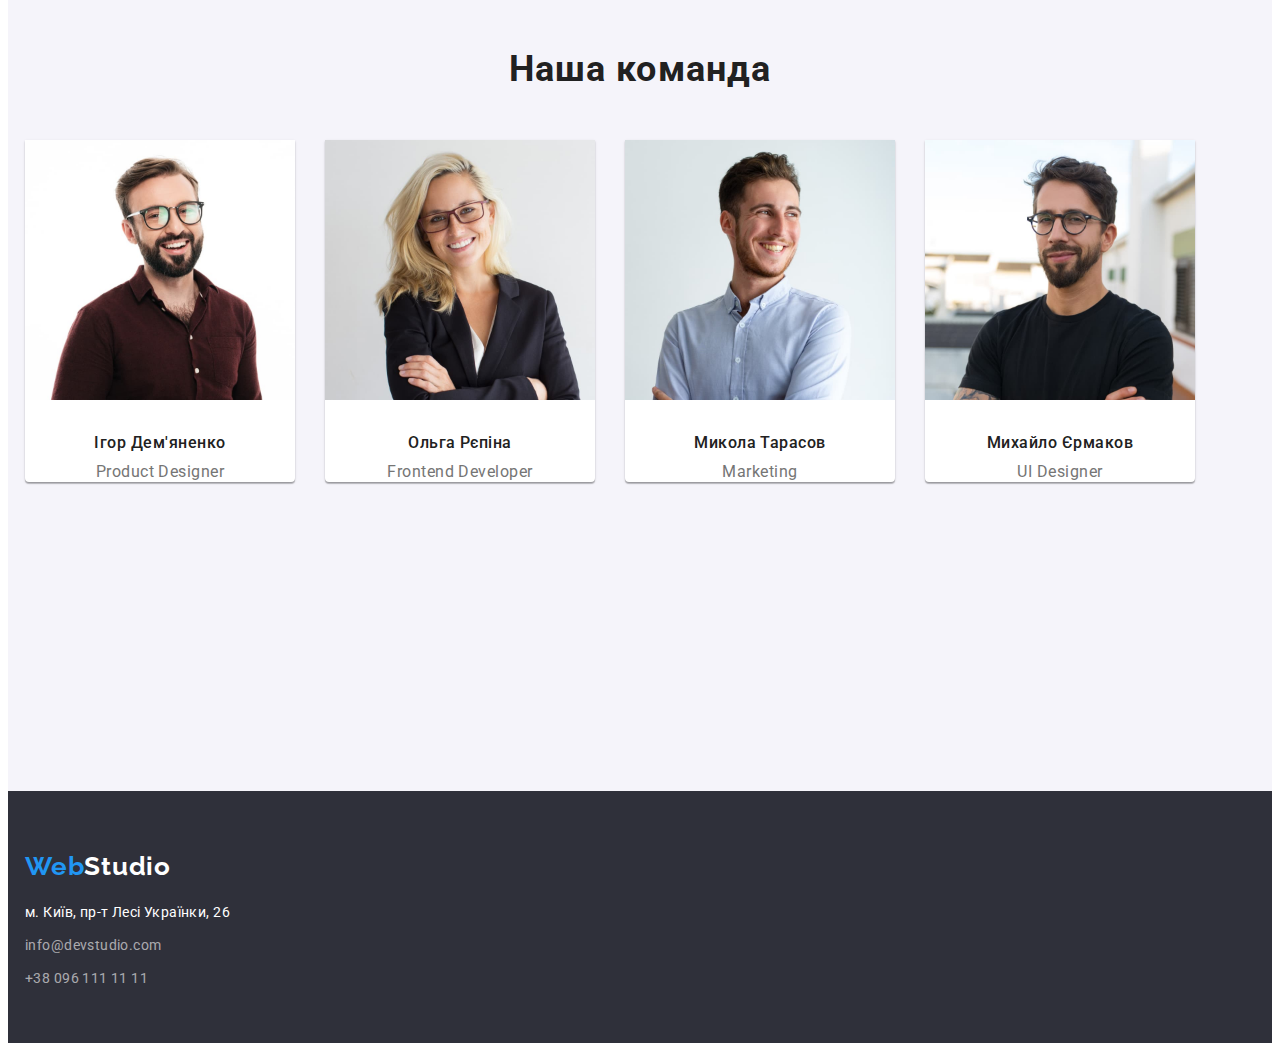
==== commit e7df94e1: "krome hero" ====
--- a/index.html
+++ b/index.html
@@ -30,8 +30,9 @@
     </header>
     <main>
         <section class="hero">
-            <div class="container"><h1 class="hero-title">Ефективні рішення для вашого бізнесу</h1>
-            <button class="hero-btn" type="button">Замовити послугу</button></div>
+            <div class="hero-container container"><h1 class="hero-title">Ефективні рішення для вашого бізнесу</h1>
+            <button class="hero-btn" type="button">Замовити послугу</button>
+        </div>
         </section>
         <section class="character section">    
         <div class="character-container container"><h2 class="visually-hidden">Про нас</h2>
--- a/style/style.css
+++ b/style/style.css
@@ -109,8 +109,10 @@
     background-color: var(--background-color);
     height: 600px;
 }
+.hero-container {
+    display: flex;
+}
 .hero-title {
-    display: flex;
     max-width: 696px;
     font-weight: 900;
 font-size: 44px;
@@ -175,9 +177,15 @@
 /* team */
 .team {
     background-color: #F5F4FA;
+    height: 648px;
 }
 .team-list {
     display: flex;
+}
+.team-item {
+    background: #FFFFFF;
+box-shadow: 0px 1px 3px rgba(0, 0, 0, 0.12), 0px 1px 1px rgba(0, 0, 0, 0.14), 0px 2px 1px rgba(0, 0, 0, 0.2);
+border-radius: 0px 0px 4px 4px;
 }
 .team-item:nth-child(1n+1) {
     margin-right: 30px;
@@ -208,6 +216,12 @@
 color: var(--text-color);
 }
 /* partfolio btn */
+.menu-btn-list {
+    display: flex;
+    justify-content: center;
+    gap: 8px;
+    margin-bottom: 50px;
+}
 .btn-btn {
 font-family: 'Roboto';
 font-style: normal;
@@ -229,25 +243,47 @@
     background-color: var(--brand-color);
 }
 /* portfolio */
+.example-list {
+    display: flex;
+    flex-wrap: wrap;
+    gap: 30px;
+}
+.example-item {
+    box-sizing: border-box;
+    background: #FFFFFF;
+    border-bottom: 1px solid #EEEEEE;
+}
 .example-title {
     font-weight: 700;
 font-size: 18px;
 line-height: 2;
 letter-spacing: 0.06em;
 color: #212121;
+margin: 20px 0 4px;
+padding-left: 24px;
 }
 .example-text {
     font-size: 16px;
 line-height: 1.88;
 letter-spacing: 0.03em;
 color: var(--text-color);
+padding-bottom: 20px;
+padding-left: 24px;
 }
 /* footer */
 .footer {
     background-color: var(--background-color);
+    height: 252px;
 }
 .studio {
     color: #FFFFFF;
+}
+.footer-logo {
+padding-top: 60px;
+margin-bottom: 20px;
+}
+.footer-adress-item {
+    margin-bottom: 9px;
 }
 .footer-adress-link {
     font-size: 14px;
@@ -255,11 +291,15 @@
 letter-spacing: 0.03em;
 color: #FFFFFF;
 }
+.footer-contacts-item:not(:last-child) {
+    margin-bottom: 9px;
+}
 .footer-contacts-link {
 font-size: 14px;
 line-height: 1.71;
 letter-spacing: 0.03em;
 color: rgba(255, 255, 255, 0.6);
+
 }
 .footer-contacts-link:hover,
 .footer-contacts-link:focus {
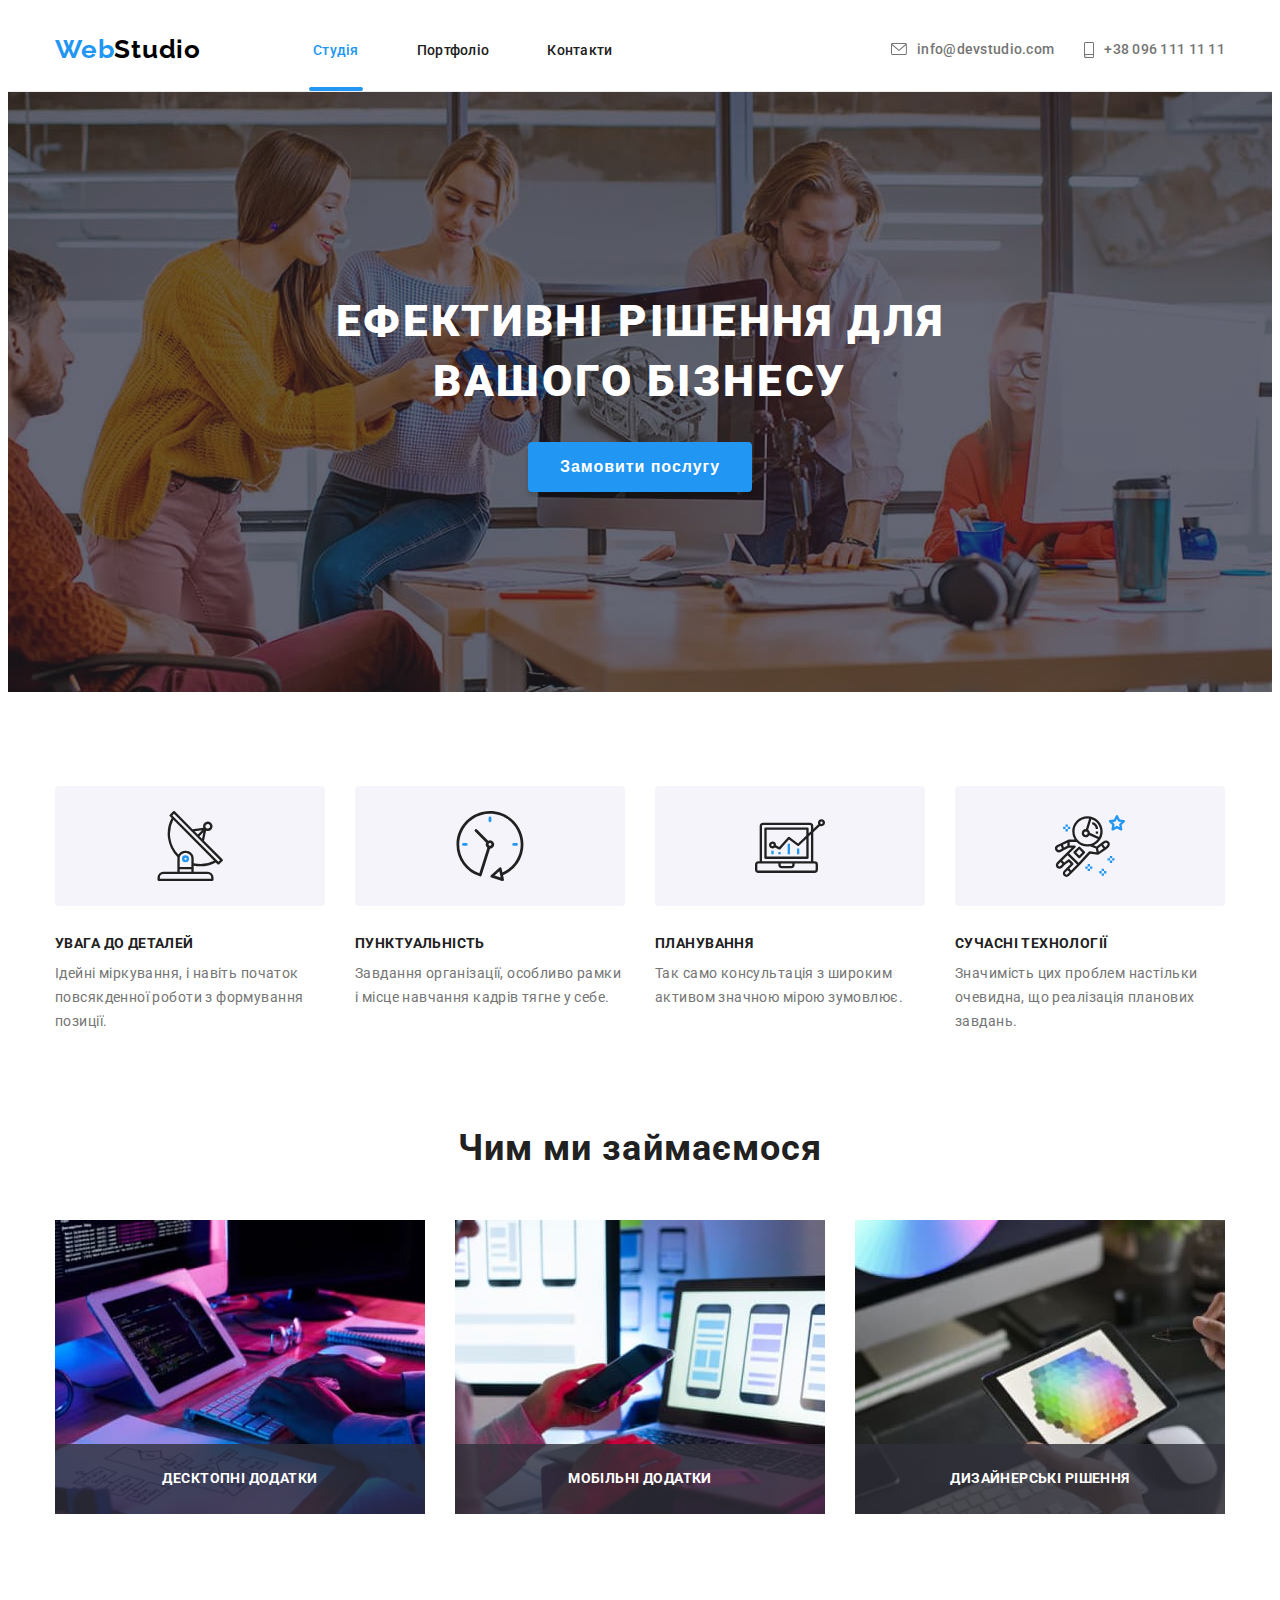
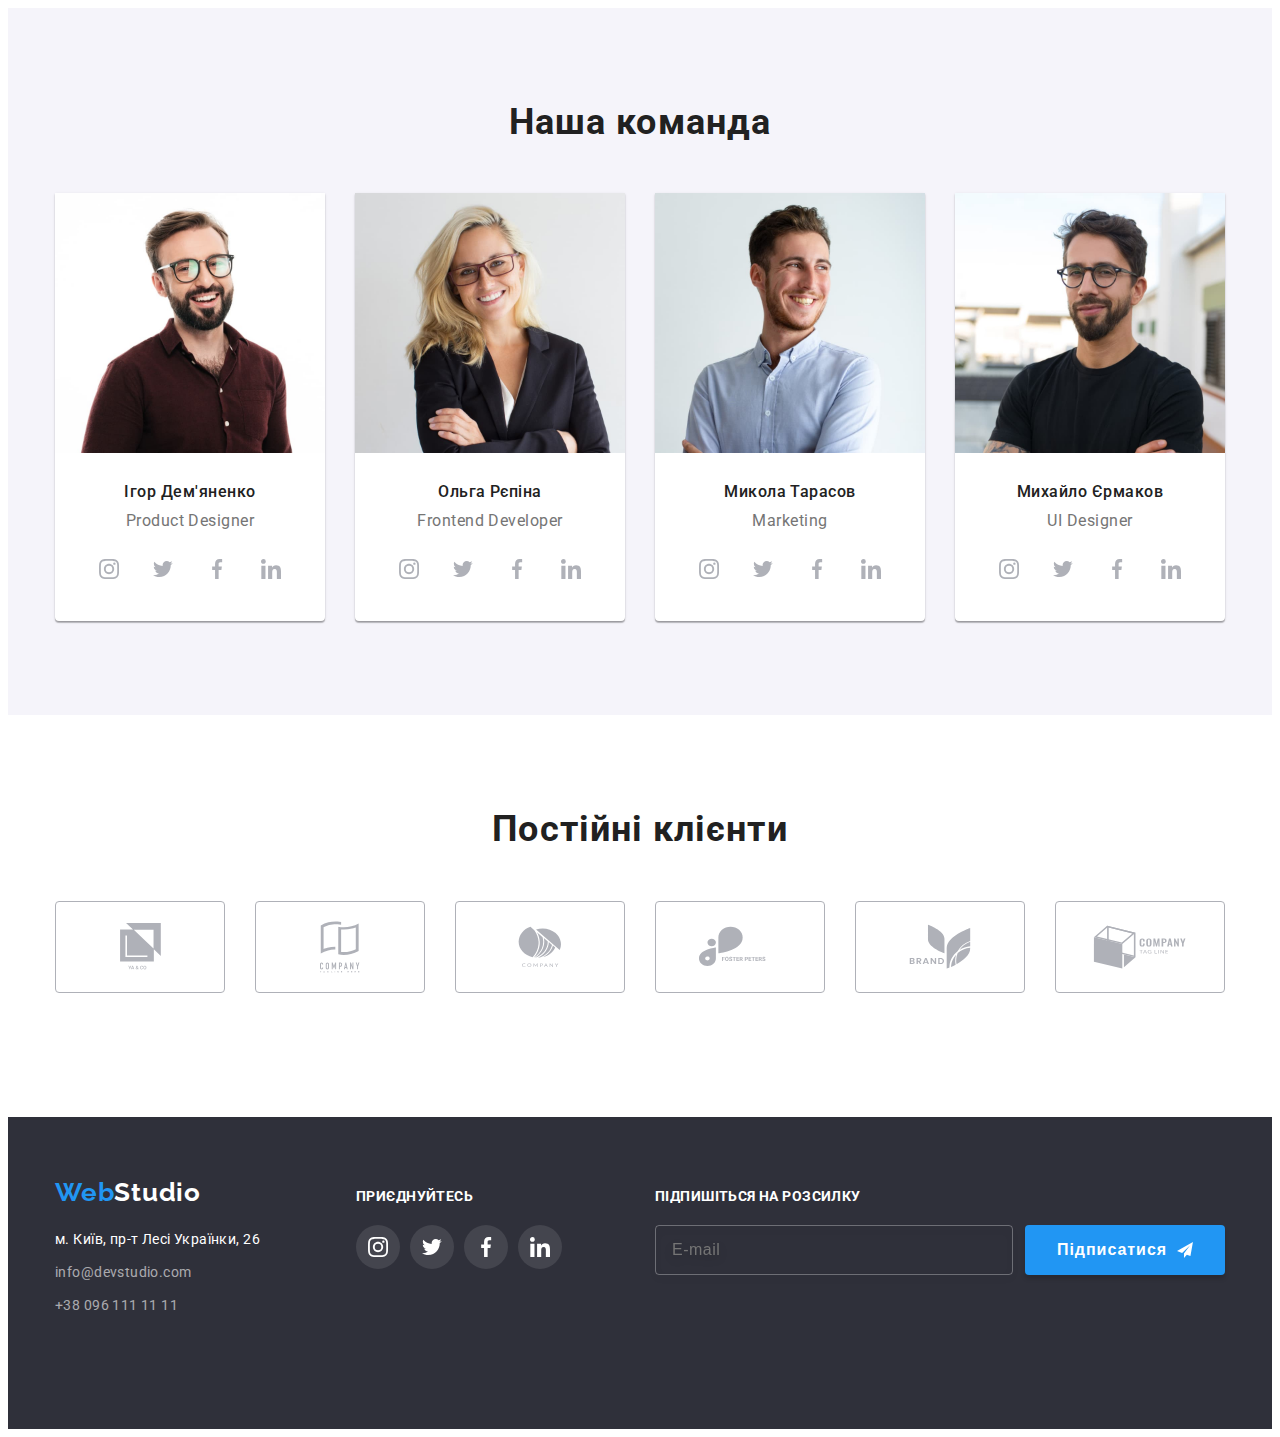
==== commit 0e3fcb56: "add sass" ====
--- a/index.html
+++ b/index.html
@@ -8,6 +8,7 @@
     <link rel="preconnect" href="https://fonts.googleapis.com">
     <link rel="preconnect" href="https://fonts.gstatic.com" crossorigin>
     <link href="https://fonts.googleapis.com/css2?family=Raleway:wght@700&family=Roboto:wght@400;500;700;900&display=swap" rel="stylesheet">
+    <link href="./css/main.min.css" rel="stylesheet"/>
     <link href="./style/style.css" rel="stylesheet"/>
     <title>Веб-студія</title>
 </head>
@@ -17,39 +18,73 @@
             <div class="header-logo"><a class="logo link" href="index.html"><span class="web">Web</span>Studio</a></div>
         <nav class="navigator-menu">
             <div class="container"><ul class="navigator-list list">
-            <li class="navigator-item"><a class="navigator-link link active" href="index.html">Студія</a></li>
+            <li class="navigator-item"><a class="navigator-link link active current" href="index.html">Студія</a></li>
             <li class="navigator-item"><a class="navigator-link link" href="portfolio.html">Портфоліо</a></li>
             <li class="navigator-item"><a class="navigator-link link" href="">Контакти</a></li>
         </ul></div>
         </nav>
-        <div class="container"><ul class="header-contacts-list list">
-            <li class="header-contacts-item"><a class="header-contacts-link link" href="mailto:info@devstudio.com">info@devstudio.com</a></li>
-            <li class="header-contacts-item"><a class="header-contacts-link link" href="tel:+380961111111">+38 096 111 11 11</a></li>
-        </ul></div>
+        <ul class="header-contacts-list list">
+            <li class="header-contacts-item">
+                <a class="header-contacts-link link" href="mailto:info@devstudio.com">
+                    <svg class="header-contacts-icon" width="16" height="12">
+                        <use href="./images/icons.svg#icon-envelope"></use>
+                    </svg>
+                    info@devstudio.com</a></li>
+            <li class="header-contacts-item">
+                <a class="header-contacts-link link" href="tel:+380961111111">
+                    <svg class="header-contacts-icon" width="10" height="16">
+                        <use href="./images/icons.svg#icon-smartphone"></use>
+                    </svg>
+                    +38 096 111 11 11</a></li>
+        </ul>
     </div>
     </header>
     <main>
-        <section class="hero">
+        <section class="hero container">
             <div class="hero-container container"><h1 class="hero-title">Ефективні рішення для вашого бізнесу</h1>
-            <button class="hero-btn" type="button">Замовити послугу</button>
+            <button class="hero-btn" type="button" data-modal-open>Замовити послугу</button>
         </div>
         </section>
         <section class="character section">    
         <div class="character-container container"><h2 class="visually-hidden">Про нас</h2>
             <ul class="character-list list">
-                <li class="character-item">
+                <li class="character-item"><div class="outside-bg">
+                    <div class="inside-bg">
+                        <svg class="icon-character" width="70" height="70">
+                            <use href="./images/icons.svg#icon-character-1"></use>
+                        </svg>
+                    </div>
+                </div>
                     <h3 class="character-title">Увага до деталей</h3>
                     <p class="character-text">Ідейні міркування, і навіть початок повсякденної роботи з формування позиції.</p>
                 </li>
-                <li>
+                <li><div class="outside-bg">
+                    <div class="inside-bg">
+                        <svg class="icon-character" width="70" height="70">
+                            <use href="./images/icons.svg#icon-character-2"></use>
+                        </svg>
+                    </div>
+                </div>
                     <h3 class="character-title">Пунктуальність</h3>
                     <p class="character-text">Завдання організації, особливо рамки і місце навчання кадрів тягне у себе.</p>
                 </li>
-                <li>
+                <li><div class="outside-bg">
+                    <div class="inside-bg">
+                        <svg class="icon-character" width="70" height="70">
+                            <use href="./images/icons.svg#icon-character-3"></use>
+                        </svg>
+                    </div>
+                </div>
                     <h3 class="character-title">Планування</h3>
                     <p class="character-text">Так само консультація з широким активом значною мірою зумовлює.</p>
                 </li>
-                <li>
+                <li><div class="outside-bg">
+                    <div class="inside-bg">
+                        <svg class="icon-character" width="70" height="70">
+                            <use href="./images/icons.svg#icon-character-4"></use>
+                        </svg>
+                    </div>
+                </div>
                     <h3 class="character-title">Сучасні технології</h3>
                     <p class="character-text">Значимість цих проблем настільки очевидна, що реалізація планових завдань.</p>
                 </li>
@@ -58,9 +93,18 @@
         <section class="work section">
             <div class="container"><h2 class="work-title">Чим ми займаємося</h2>
             <ul class="work-list list">
-                <li class="work-item"><img src="./images/main/work/box-1.jpg" alt="work" width="370" height="294"></li>
-                <li class="work-item"><img src="./images/main/work/box-2.jpg" alt="work" width="370" height="294"></li>
-                <li class="work-item"><img src="./images/main/work/box-3.jpg" alt="work" width="370" height="294"></li>
+                <li class="work-item">
+                    <div class="work-top-wrap"><img src="./images/main/work/box-1.jpg" alt="work" width="370" height="294">
+                    <p class="work-text-top">Десктопні додатки</p></div>
+                </li>                    
+                <li class="work-item">
+                    <div class="work-top-wrap"><img src="./images/main/work/box-2.jpg" alt="work" width="370" height="294">
+                    <p class="work-text-top">Мобільні додатки</p></div>
+                </li>
+                <li class="work-item">
+                    <div class="work-top-wrap"><img src="./images/main/work/box-3.jpg" alt="work" width="370" height="294">
+                    <p class="work-text-top">Дизайнерські рішення</p></div>
+                </li>
             </ul></div>
         </section>
         <section class="team section">
@@ -70,27 +114,168 @@
                     <img src="./images/main/team/team-1.jpg" alt="team" width="270" height="260">
                     <h3 class="team-title">Ігор Дем'яненко</h3>
                     <p class="team-text">Product Designer</p>
+                    <ul class="team-soc-list list">
+                        <li class="team-soc-item">
+                            <a href="" class="team-soc-link link" target="_blank" rel="noopener noreferrer">
+                                <svg class="soc-link-icon"  width="20" height="20">
+                                    <use href="./images/icons.svg#icon-instagram"></use>
+                                </svg>
+                            </a></li>
+                        <li class="team-soc-item">
+                            <a href="" class="team-soc-link link" target="_blank" rel="noopener noreferrer">
+                                <svg class="soc-link-icon" width="20" height="20">
+                                    <use href="./images/icons.svg#icon-twitter"></use>
+                                </svg>
+                            </a></li>
+                        <li class="team-soc-item">
+                            <a href="" class="team-soc-link link" target="_blank" rel="noopener noreferrer">
+                                <svg class="soc-link-icon"  width="20" height="20">
+                                    <use href="./images/icons.svg#icon-facebook"></use>
+                                </svg>
+                            </a></li>
+                        <li class="team-soc-item">
+                            <a href="" class="team-soc-link link" target="_blank" rel="noopener noreferrer">
+                                <svg class="soc-link-icon" width="20" height="20">
+                                    <use href="./images/icons.svg#icon-linkedin"></use>
+                                </svg>
+                            </a></li>
+                    </ul>
                 </li>
                 <li class="team-item">
                     <img src="./images/main/team/team-2.jpg" alt="team" width="270" height="260">
                     <h3 class="team-title">Ольга Рєпіна</h3>
                     <p class="team-text">Frontend Developer</p>
+                    <ul class="team-soc-list list">
+                        <li class="team-soc-item">
+                            <a href="" class="team-soc-link link" target="_blank" rel="noopener noreferrer">
+                                <svg class="soc-link-icon"  width="20" height="20">
+                                    <use href="./images/icons.svg#icon-instagram"></use>
+                                </svg>
+                            </a></li>
+                        <li class="team-soc-item">
+                            <a href="" class="team-soc-link link" target="_blank" rel="noopener noreferrer">
+                                <svg class="soc-link-icon" width="20" height="20">
+                                    <use href="./images/icons.svg#icon-twitter"></use>
+                                </svg>
+                            </a></li>
+                        <li class="team-soc-item">
+                            <a href="" class="team-soc-link link" target="_blank" rel="noopener noreferrer">
+                                <svg class="soc-link-icon"  width="20" height="20">
+                                    <use href="./images/icons.svg#icon-facebook"></use>
+                                </svg>
+                            </a></li>
+                        <li class="team-soc-item">
+                            <a href="" class="team-soc-link link" target="_blank" rel="noopener noreferrer">
+                                <svg class="soc-link-icon" width="20" height="20">
+                                    <use href="./images/icons.svg#icon-linkedin"></use>
+                                </svg>
+                            </a></li>
+                    </ul>
                 </li>
                 <li class="team-item">
                     <img src="./images/main/team/team-3.jpg" alt="team" width="270" height="260">
                     <h3 class="team-title">Микола Тарасов</h3>
                     <p class="team-text">Marketing</p>
+                    <ul class="team-soc-list list">
+                        <li class="team-soc-item">
+                            <a href="" class="team-soc-link link" target="_blank" rel="noopener noreferrer">
+                                <svg class="soc-link-icon"  width="20" height="20">
+                                    <use href="./images/icons.svg#icon-instagram"></use>
+                                </svg>
+                            </a></li>
+                        <li class="team-soc-item">
+                            <a href="" class="team-soc-link link" target="_blank" rel="noopener noreferrer">
+                                <svg class="soc-link-icon" width="20" height="20">
+                                    <use href="./images/icons.svg#icon-twitter"></use>
+                                </svg>
+                            </a></li>
+                        <li class="team-soc-item">
+                            <a href="" class="team-soc-link link" target="_blank" rel="noopener noreferrer">
+                                <svg class="soc-link-icon"  width="20" height="20">
+                                    <use href="./images/icons.svg#icon-facebook"></use>
+                                </svg>
+                            </a></li>
+                        <li class="team-soc-item">
+                            <a href="" class="team-soc-link link" target="_blank" rel="noopener noreferrer">
+                                <svg class="soc-link-icon" width="20" height="20">
+                                    <use href="./images/icons.svg#icon-linkedin"></use>
+                                </svg>
+                            </a></li>
+                    </ul>
                 </li>
                 <li class="team-item">
                     <img src="./images/main/team/team-4.jpg" alt="team" width="270" height="260">
                     <h3 class="team-title">Михайло Єрмаков</h3>
                     <p class="team-text">UI Designer</p>
+                    <ul class="team-soc-list list">
+                        <li class="team-soc-item">
+                            <a href="" class="team-soc-link link" target="_blank" rel="noopener noreferrer">
+                                <svg class="soc-link-icon"  width="20" height="20">
+                                    <use href="./images/icons.svg#icon-instagram"></use>
+                                </svg>
+                            </a></li>
+                        <li class="team-soc-item">
+                            <a href="" class="team-soc-link link" target="_blank" rel="noopener noreferrer">
+                                <svg class="soc-link-icon" width="20" height="20">
+                                    <use href="./images/icons.svg#icon-twitter"></use>
+                                </svg>
+                            </a></li>
+                        <li class="team-soc-item">
+                            <a href="" class="team-soc-link link" target="_blank" rel="noopener noreferrer">
+                                <svg class="soc-link-icon"  width="20" height="20">
+                                    <use href="./images/icons.svg#icon-facebook"></use>
+                                </svg>
+                            </a></li>
+                        <li class="team-soc-item">
+                            <a href="" class="team-soc-link link" target="_blank" rel="noopener noreferrer">
+                                <svg class="soc-link-icon" width="20" height="20">
+                                    <use href="./images/icons.svg#icon-linkedin"></use>
+                                </svg>
+                            </a></li>
+                    </ul>
                 </li>
             </ul></div>
         </section>
+        <section class="constant-clients section">
+            <div class="container"><h2 class="constant-clients-title">Постійні клієнти</h2>
+                <ul class="clients-list list">
+                    <li class="clients-logo-item"><a href="" class="clients-link link" target="_blank" rel="noopener noreferrer">
+                        <svg class="logo-link-icon" width="41" height="46.7">
+                            <use href="./images/icons.svg#icon-client-1"></use>
+                        </svg>
+                    </a></li>
+                    <li class="clients-logo-item"><a href="" class="clients-link link" target="_blank" rel="noopener noreferrer">
+                        <svg class="logo-link-icon" width="40" height="52">
+                            <use href="./images/icons.svg#icon-client-2"></use>
+                        </svg>
+                    </a></li>
+                    <li class="clients-logo-item"><a href="" class="clients-link link" target="_blank" rel="noopener noreferrer">
+                        <svg class="logo-link-icon" width="43.46" height="41.18">
+                            <use href="./images/icons.svg#icon-client-3"></use>
+                        </svg>
+                    </a></li>
+                    <li class="clients-logo-item"><a href="" class="clients-link link" target="_blank" rel="noopener noreferrer">
+                        <svg class="logo-link-icon" width="84.44" height="40.62">
+                            <use href="./images/icons.svg#icon-client-4"></use>
+                        </svg>
+                    </a></li>
+                    <li class="clients-logo-item"><a href="" class="clients-link link" target="_blank" rel="noopener noreferrer">
+                        <svg class="logo-link-icon" width="62.54" height="45.43">
+                            <use href="./images/icons.svg#icon-client-5"></use>
+                        </svg>
+                    </a></li>
+                    <li class="clients-logo-item"><a href="" class="clients-link link" target="_blank" rel="noopener noreferrer">
+                        <svg class="logo-link-icon" width="93.79" height="43.93">
+                            <use href="./images/icons.svg#icon-client-6"></use>
+                        </svg>
+                    </a></li>
+                </ul>
+        </div>
+            </section>
     </main>
     <footer class="footer">
-        <div class="container">
+        <div class="footer-container container">
+            <div>
             <div class="footer-logo"><a class="logo link" href="index.html"><span class="web">Web</span><span class="studio">Studio</span></a></div>
         <adress>
             <ul class="footer-contacts-list list">
@@ -99,6 +284,141 @@
                 <li class="footer-contacts-item"><a class="footer-contacts-link link" href="tel:+380961111111">+38 096 111 11 11</a></li>
             </ul>
         </adress></div>
+        <div class="footer-soc-menu">
+            <h3 class="footer-soc-menu-title">приєднуйтесь</h3>
+            <ul class="footer-soc-list list">
+                <li class="footer-soc-item">
+                    <a href="" class="footer-soc-link link" target="_blank" rel="noopener noreferrer">
+                        <svg class="footer-link-icon"  width="20" height="20">
+                            <use href="./images/icons.svg#icon-instagram"></use>
+                        </svg>
+                    </a></li>
+                <li class="footer-soc-item">
+                    <a href="" class="footer-soc-link link" target="_blank" rel="noopener noreferrer">
+                        <svg class="footer-link-icon" width="20" height="20">
+                            <use href="./images/icons.svg#icon-twitter"></use>
+                        </svg>
+                    </a></li>
+                <li class="footer-soc-item">
+                    <a href="" class="footer-soc-link link" target="_blank" rel="noopener noreferrer">
+                        <svg class="footer-link-icon"  width="20" height="20">
+                            <use href="./images/icons.svg#icon-facebook"></use>
+                        </svg>
+                    </a></li>
+                <li class="footer-soc-item">
+                    <a href="" class="footer-soc-link link" target="_blank" rel="noopener noreferrer">
+                        <svg class="footer-link-icon" width="20" height="20">
+                            <use href="./images/icons.svg#icon-linkedin"></use>
+                        </svg>
+                    </a></li>
+            </ul></div>
+        <div class="footer-input">
+            <p class="footer-input-title">Підпишіться на розсилку</p>
+            <div class="input-btn"><label class="modal-label">
+                <input
+                  type="text"
+                  class="footer-modal-input"
+                  name="user-mail"
+                  placeholder="E-mail"
+                  required
+                />
+              </label>
+              <button class="footer-input-btn" type="button">Підписатися
+                <svg class="footer-btn-icon" width="24" height="24">
+                    <use href="./images/icons.svg#icon-telegramm"></use>
+                </svg>
+              </button></div>
+        </div>
+    </div>
     </footer>
+    <div class="backdrop is-hidden" data-modal>
+        <div class="modal">
+            <button type="button" class="modal-close" data-modal-close>
+                <svg class="modal-close-icon" width="18" height="18">
+                    <use href="./images/icons.svg#icon-close-black-18dp"></use>
+                </svg>
+            </button>
+            <p class="modal-title">Залиште свої дані, ми вам передзвонимо</p>
+            <form class="modal-form">
+                <div class="modal-field">
+                    <label for="user-name" class="modal-label">Ім'я</label>
+                    <div class="input-wrap">
+                      <input
+                        type="name"
+                        class="modal-input"
+                        name="user-name"
+                        id="user-name"
+                        title=""
+                        placeholder=""
+                        required
+                      />
+                      <svg class="input-icon" width="18" height="18">
+                        <use href="./images/icons.svg#icon-human"></use>
+                      </svg>
+                    </div>
+                  </div>
+                  <div class="modal-field">
+                    <label for="user-tel" class="modal-label">Телефон</label>
+                    <div class="input-wrap">
+                      <input
+                        type="tel"
+                        class="modal-input"
+                        name="user-tel"
+                        id="user-tel"
+                        title=""
+                        placeholder=""
+                        required
+                      />
+                      <svg class="input-icon" width="18" height="18">
+                        <use href="./images/icons.svg#icon-telephone"></use>
+                      </svg>
+                    </div>
+                  </div><div class="modal-field">
+                    <label for="user-email" class="modal-label">Пошта</label>
+                    <div class="input-wrap">
+                      <input
+                        type="email"
+                        class="modal-input"
+                        name="user-email"
+                        id="user-email"
+                        title=""
+                        placeholder=""
+                        required
+                      />
+                      <svg class="input-icon" width="18" height="18">
+                        <use href="./images/icons.svg#icon-convert"></use>
+                      </svg>
+                    </div>
+                  </div>
+                  <div class="modal-field">
+                    <label for="user-text" class="modal-label">Коментар</label>
+                    <textarea
+                      name="user-text"
+                      id="user-text"
+                      class="online-comment"
+                      placeholder="Введіть текст"
+                    ></textarea>
+                  </div>
+                  <div class="modal-field">
+                    <input
+                      type="checkbox"
+                      class="modal-check visually-hidden"
+                      name="privacy"
+                      id="privacy"
+                    />
+                    <label for="privacy" class="check-text">
+                        <span>
+                          <svg class="check-icon" width="16" height="15">
+                            <use href="./images/icons.svg#icon-bird"></use>
+                          </svg>
+                        </span>
+                      Погоджуюся з розсилкою та приймаю&nbsp;<a class="condition">Умови договору</a>
+                      </label>
+                  </div>
+                  <button class="modal-btn" type="submit">Відправити</button>
+            </form>
+        </div>
+    </div>
+    <script src="./js/modal.js"></script>
 </body>
-</html>+</html>
--- a/css/main.min.css
+++ b/css/main.min.css
@@ -0,0 +1 @@
+body{font-family:"Roboto",sans-serif;color:#000}html{box-sizing:border-box}h1,h2,h3,p{margin:0}ul{margin:0;padding-left:0}img{display:block}button{cursor:pointer}.link{text-decoration:none}.list{list-style:none}*,*::before,*::after{box-sizing:inherit}/*# sourceMappingURL=main.min.css.map */--- a/style/style.css
+++ b/style/style.css
@@ -1,23 +1,3 @@
-body {
-    font-family: 'Roboto', sans-serif;
-    color: black;
-}
-h1,
-h2,
-h3,
-p {
-    margin:0;
-}
-ul {
-    margin: 0;
-    padding-left: 0;
-}
-.link {
-    text-decoration: none;
-}
-.list {
-    list-style: none;
-}
 .visually-hidden {
     position: absolute;
     white-space: nowrap;
@@ -32,7 +12,7 @@
   }
 .container {
     width: 100%;
-max-width: 1230px;
+max-width: 1200px;
 margin-left: auto;
 margin-right: auto;
 padding-left: 15px;
@@ -59,6 +39,9 @@
 .web {
 color: var(--brand-color);
 }
+.header {
+    border-bottom: 1px solid #ECECEC;
+}
 .header-logo {
     padding-top: 24px;
     padding-bottom: 25px;
@@ -75,9 +58,10 @@
 }
 .header-contacts-list {
     display: flex;
-    gap: 50px;
+    gap: 30px;
     padding: 32px 0;
     justify-content: flex-end;
+    margin-left: auto;
 }
 .navigator-link {
     font-weight: 500;
@@ -85,13 +69,27 @@
 line-height: 1.14;
 letter-spacing: 0.02em;
 color: #212121;
+padding: 32px 4px 33px 4px;
+transition: 250ms;
+    transition-timing-function: cubic-bezier(0.4, 0, 0.2, 1);
 }
 .header-contacts-link {
+    display: flex;
+    text-decoration: none;
     font-weight: 500;
 font-size: 14px;
 line-height: 1.14;
 letter-spacing: 0.02em;
 color: var(--text-color);
+transition: 250ms;
+    transition-timing-function: cubic-bezier(0.4, 0, 0.2, 1);
+}
+.header-contacts-icon {         
+    margin-right: 10px;
+    fill: #757575;
+    align-self: center;
+    transition: 250ms;
+    transition-timing-function: cubic-bezier(0.4, 0, 0.2, 1);
 }
 .navigator-link:hover,
 .navigator-link:focus {
@@ -101,16 +99,42 @@
 .header-contacts-link:focus {
     color: var(--brand-color)
 }
+.header-contacts-link:hover .header-contacts-icon,
+.header-contacts-link:focus .header-contacts-icon {
+fill: var(--brand-color);
+}
 .active {
     color: var(--brand-color)
+}
+.current {
+    position: relative;
+}
+.current::after {
+    content: '';
+    position: absolute;
+    height: 4px;
+    border-radius: 2px;
+    width: 100%;
+    background-color: var(--brand-color);
+    bottom: 0;
+    left: 0;
 }
 /* hero */
 .hero {
     background-color: var(--background-color);
+    background-image: linear-gradient(rgba(47, 48, 58, 0.4), rgba(47, 48, 58, 0.4)),
+    url(../images/bg-hero.jpg);
+    background-repeat: no-repeat;
+    background-position: center;
+    background-size: cover;
+    max-width: 1600px;
+}
+.hero-container {
+    display: flex;
+    flex-direction: column;
+    justify-content: center;
+    align-items: center;
     height: 600px;
-}
-.hero-container {
-    display: flex;
 }
 .hero-title {
     max-width: 696px;
@@ -138,6 +162,11 @@
 color: #FFFFFF;
 padding: 10px 32px;
 min-width: 216px;
+transition: 250ms;
+    transition-timing-function: cubic-bezier(0.4, 0, 0.2, 1);
+}
+.hero-btn:hover {
+    background-color: #1e8ce6;
 }
 /* character */
 .character-list {
@@ -160,10 +189,26 @@
 color: var(--text-color);
 width: 270px;
 }
+.inside-bg {
+    background: #F5F4FA;
+border-radius: 4px;
+width: 270px;
+height: 120px;
+margin-bottom: 30px;
+display: flex;
+align-items: center;
+justify-content: center;
+}
 /* work */
+.work {
+    padding-top: 0;
+}
 .work-list {
     display: flex;
     gap: 30px;
+}
+.work-item {
+    transform: relative;
 }
 .work-title {
     font-weight: 700;
@@ -173,11 +218,29 @@
 letter-spacing: 0.03em;
 color: #212121;
 margin-bottom: 50px;
+}
+.work-text-top {
+    font-weight: 700;
+font-size: 14px;
+line-height: 1.14;
+text-align: center;
+letter-spacing: 0.03em;
+text-transform: uppercase;
+color: #FFFFFF;
+background-color: rgba(47, 48, 58, 0.8);
+position: absolute;
+z-index: 1;
+bottom: 0;
+width: 100%;
+padding: 27px 0;
+}
+.work-top-wrap{
+    position: relative;
 }
 /* team */
 .team {
     background-color: #F5F4FA;
-    height: 648px;
+    min-height: 648px;
 }
 .team-list {
     display: flex;
@@ -206,7 +269,8 @@
 text-align: center;
 letter-spacing: 0.03em;
 color: #212121;
-padding: 30px 0 10px;
+padding-top: 30px;
+margin-bottom: 10px;
 }
 .team-text {
     font-size: 16px;
@@ -214,6 +278,37 @@
 text-align: center;
 letter-spacing: 0.03em;
 color: var(--text-color);
+margin-bottom: 16px;
+}
+.team-soc-list {
+    display: flex;
+    justify-content: center;
+    gap: 10px;
+    padding-bottom: 30px;
+}
+.team-soc-link {
+    width: 44px;
+    height: 44px;
+    background-color: #FFFFFF;
+    border-radius: 50%;
+    display: flex;
+    align-items: center;
+    justify-content: center;
+    transition: 250ms;
+    transition-timing-function: cubic-bezier(0.4, 0, 0.2, 1);
+}
+.soc-link-icon {
+    fill: #afb1b8;
+    transition: 250ms;
+    transition-timing-function: cubic-bezier(0.4, 0, 0.2, 1);
+}
+.team-soc-link:hover,
+.team-soc-link:focus {
+    background-color: var(--brand-color);
+}
+.team-soc-link:hover .soc-link-icon,
+.team-soc-link:focus .soc-link-icon {
+    fill: #FFFFFF;
 }
 /* partfolio btn */
 .menu-btn-list {
@@ -236,11 +331,15 @@
     background: #F5F4FA;
     border-radius: 4px;
     border: 0;
+    padding: 6px 25px;
+    transition: 250ms;
+    transition-timing-function: cubic-bezier(0.4, 0, 0.2, 1);
 }
 .menu-btn-list .btn-btn:hover,
 .menu-btn-list .btn-btn:focus {
     color: white;
     background-color: var(--brand-color);
+    box-shadow: 0px 3px 1px rgba(0, 0, 0, 0.1), 0px 1px 2px rgba(0, 0, 0, 0.08), 0px 2px 2px rgba(0, 0, 0, 0.12);
 }
 /* portfolio */
 .example-list {
@@ -249,9 +348,18 @@
     gap: 30px;
 }
 .example-item {
-    box-sizing: border-box;
+    transform: relative;
+    transition: 250ms;
+    transition-timing-function: cubic-bezier(0.4, 0, 0.2, 1);
+}
+.example-item:hover {
+    box-shadow: 0px 1px 1px rgba(0, 0, 0, 0.12), 0px 4px 4px rgba(0, 0, 0, 0.06), 1px 4px 6px rgba(0, 0, 0, 0.16);
+}
+.example-title-text {
     background: #FFFFFF;
-    border-bottom: 1px solid #EEEEEE;
+    border: 1px solid #EEEEEE;
+    border-top: 0;
+    padding: 20px 24px;
 }
 .example-title {
     font-weight: 700;
@@ -259,28 +367,94 @@
 line-height: 2;
 letter-spacing: 0.06em;
 color: #212121;
-margin: 20px 0 4px;
-padding-left: 24px;
+margin-bottom: 4px;
 }
 .example-text {
     font-size: 16px;
 line-height: 1.88;
 letter-spacing: 0.03em;
 color: var(--text-color);
-padding-bottom: 20px;
-padding-left: 24px;
+}
+.example-top-wrap {
+    position: relative;
+    overflow: hidden;
+}
+.example-top-text {
+    position: absolute;
+    top: 0;
+    left: 0;
+    font-size: 18px;
+line-height: 1.56;
+letter-spacing: 0.03em;
+color: #FFFFFF;
+background-color: rgba(33, 150, 243, 0.9);
+padding: 63px 24px;
+height: 100%;
+transform: translateY(100%);
+transition: transform 250ms linear;
+transition-timing-function: cubic-bezier(0.4, 0, 0.2, 1);
+}
+.example-item:hover .example-top-text {
+    transform: translateY(0);
+}
+/* constant-clients */
+.constant-clients-title {
+    font-weight: 700;
+font-size: 36px;
+line-height: 1.16;
+text-align: center;
+letter-spacing: 0.03em;
+color: #212121;
+margin-bottom: 50px;
+}
+.clients-list {
+    display: flex;
+    justify-content: center;
+    gap: 30px;
+    padding-bottom: 30px;
+}
+.clients-link {
+    width: 170px;
+    height: 92px;
+    background-color: #FFFFFF;
+    border-radius: 100%;
+    border: 1px solid #AFB1B8;
+    border-radius: 4px;
+    display: flex;
+    align-items: center;
+    justify-content: center;
+    transition: 250ms;
+    transition-timing-function: cubic-bezier(0.4, 0, 0.2, 1);
+}
+.logo-link-icon {
+    fill: #afb1b8;
+    transition: 250ms;
+    transition-timing-function: cubic-bezier(0.4, 0, 0.2, 1);
+}
+.clients-link:hover,
+.clients-link:focus {
+    border-color: var(--brand-color);
+}
+.clients-link:hover .logo-link-icon,
+.clients-link:focus .logo-link-icon {
+    fill: var(--brand-color);
 }
 /* footer */
 .footer {
     background-color: var(--background-color);
+    padding-top: 60px;
+}
+.footer-container {
     height: 252px;
 }
 .studio {
     color: #FFFFFF;
 }
 .footer-logo {
-padding-top: 60px;
 margin-bottom: 20px;
+}
+.footer-contacts-list {
+    width: 231px;
 }
 .footer-adress-item {
     margin-bottom: 9px;
@@ -299,9 +473,295 @@
 line-height: 1.71;
 letter-spacing: 0.03em;
 color: rgba(255, 255, 255, 0.6);
-
+transition: 250ms;
+    transition-timing-function: cubic-bezier(0.4, 0, 0.2, 1);
 }
 .footer-contacts-link:hover,
 .footer-contacts-link:focus {
     color: var(--brand-color);
+}
+/* footer soc menu */
+.footer-container {
+    display: flex;
+    align-items: baseline;
+}
+.footer-soc-list {
+    display: flex;
+    justify-content: center;
+    gap: 10px;
+    margin-left: 70px;
+}
+.footer-soc-menu-title {
+    font-weight: 700;
+font-size: 14px;
+line-height: 1.14;
+letter-spacing: 0.03em;
+text-transform: uppercase;
+color: #FFFFFF;
+margin-bottom: 20px;
+margin-left: 70px;
+}
+.footer-soc-link {
+    width: 44px;
+    height: 44px;
+    background-color: rgba(255, 255, 255, 0.1);
+    border-radius: 50%;
+    display: flex;
+    align-items: center;
+    justify-content: center;
+    transition: 250ms;
+    transition-timing-function: cubic-bezier(0.4, 0, 0.2, 1);
+}
+.footer-link-icon {
+    fill: #FFFFFF;
+}
+.footer-soc-link:hover,
+.footer-soc-link:focus {
+    background-color: var(--brand-color);
+}
+.footer-soc-link:hover .soc-link-icon,
+.footer-soc-link:focus .soc-link-icon {
+    fill: #FFFFFF;
+}
+/* footer input */
+.footer-input {
+    margin-left: 93px;
+    max-width: 570px;
+    height: 86px;
+}
+.input-btn {
+    display: flex;
+}
+.footer-input-title {
+    font-weight: 700;
+font-size: 14px;
+line-height: 1.14;
+letter-spacing: 0.03em;
+text-transform: uppercase;
+color: #FFFFFF;
+margin-bottom: 20px;
+}
+.footer-modal-input {
+    width: 358px;
+    height: 50px;
+border: 1px solid rgba(255, 255, 255, 0.3);
+filter: drop-shadow(0px 4px 4px rgba(0, 0, 0, 0.15));
+border-radius: 4px;
+font-size: 16px;
+line-height: 1.25;
+display: flex;
+align-items: center;
+letter-spacing: 0.03em;
+margin-right: 12px;
+padding-left: 16px;
+color: rgba(255, 255, 255, 0.6);
+outline: transparent;
+background-color: transparent;
+transition: 250ms;
+    transition-timing-function: cubic-bezier(0.4, 0, 0.2, 1);
+}
+.footer-modal-input:focus {
+    border-color: var(--brand-color);
+}
+.footer-input-btn {
+    display: flex;
+    background: var(--brand-color);
+box-shadow: 0px 4px 4px rgba(0, 0, 0, 0.15);
+border-radius: 4px;
+border: 0;
+cursor: pointer;
+font-weight: 700;
+font-size: 16px;
+line-height: 1.87;
+align-items: center;
+text-align: center;
+letter-spacing: 0.06em;
+color: #FFFFFF;
+padding: 10px 32px;
+min-width: 200px;
+height: 50px;
+transition: 250ms;
+    transition-timing-function: cubic-bezier(0.4, 0, 0.2, 1);
+}
+.footer-input-btn:hover {
+    background-color: #1e8ce6;
+}
+.footer-btn-icon {
+    align-self: center;
+    fill: #FFFFFF;
+    margin-left: 10px;
+}
+/* modal window */
+.backdrop {
+    position: fixed;
+    top: 0%;
+    width: 100%;
+    height: 100%;
+    background-color: rgba(0, 0, 0, 0.329);
+    transition: opacity 300ms linear, visibility 300ms linear;
+}
+.modal {
+    width: 528px;
+    min-height: 581px;
+    background-color: #FFFFFF;
+    border-radius: 4px;
+    position: absolute;
+    top: 50%;
+    left: 50%;
+    padding: 40px;
+    transform: translate(-50%, -50%) scale(1);
+    transition: transform 250ms linear;
+    box-shadow: 0px 1px 3px rgba(0, 0, 0, 0.12), 0px 1px 1px rgba(0, 0, 0, 0.14), 0px 2px 1px rgba(0, 0, 0, 0.2); 
+}
+.backdrop.is-hidden .modal {
+    transform: translate(-50%, -50%) scale(0);
+}
+.modal-close {
+    position: absolute;
+    right: 0;
+    top: 0;
+    margin-top: 8px;
+    margin-right: 8px;
+    width: 30px;
+    height: 30px;
+    border-radius: 50%;
+    background: #FFFFFF;
+    border: 1px solid rgba(0, 0, 0, 0.1);
+    display: flex;
+    align-items: center;
+    justify-content: center;
+}
+.modal-close-icon {
+    transition: 250ms;
+    transition-timing-function: cubic-bezier(0.4, 0, 0.2, 1);
+}
+.modal-close:hover .modal-close-icon {
+    fill: var(--brand-color);
+}
+.is-hidden {
+    opacity: 0;
+    visibility: hidden;
+    pointer-events: none;
+}
+.modal-title {
+    font-weight: 700;
+font-size: 20px;
+line-height: 1.15;
+text-align: center;
+letter-spacing: 0.03em;
+color: #212121;
+align-items: center;
+margin-bottom: 12px;
+}
+.modal-field {
+    margin-bottom: 20px;
+}
+.input-wrap {
+    position: relative;
+}
+.modal-input {
+    width: 100%;
+    height: 40px;
+    border: 1px solid rgba(33, 33, 33, 0.2);
+border-radius: 4px;
+    padding-left: 42px;
+    outline: transparent;
+    transition: 250ms;
+    transition-timing-function: cubic-bezier(0.4, 0, 0.2, 1);
+}
+.modal-label {
+    font-size: 12px;
+line-height: 1.16;
+letter-spacing: 0.01em;
+color: #757575;
+    display: block;
+    margin-bottom: 4px;
+  }
+.modal-input:focus {
+    border-color: var(--brand-color);
+}
+.modal-input:focus + .input-icon {
+    fill: var(--brand-color);
+}
+.input-icon {
+    position: absolute;
+    left: 0;
+    top: 50%;
+    transform: translateY(-50%);
+    margin-left: 12px;
+    transition: 250ms;
+    transition-timing-function: cubic-bezier(0.4, 0, 0.2, 1);
+}
+.online-comment {
+    width: 100%;
+    height: 100px;
+    resize: none;
+    border: 1px solid rgba(33, 33, 33, 0.2);
+    border-radius: 4px;
+    padding: 12px 16px;
+    outline: transparent;
+    transition: 250ms;
+    transition-timing-function: cubic-bezier(0.4, 0, 0.2, 1);
+}
+.online-comment:focus {
+    border-color: var(--brand-color);
+}
+.check-text {
+    font-size: 14px;
+line-height: 1.71;
+letter-spacing: 0.03em;
+color: #757575;
+    display: flex;
+    position: relative;
+    align-items: center;
+    margin-bottom: 30px;
+    margin-left: 12px;
+}
+.condition {
+    color: var(--brand-color);
+    text-decoration: underline;
+    text-decoration-skip-ink: none;
+}
+.check-text span {
+    width: 16px;
+    height: 15px;
+    border: 2px solid #212121;
+    border-radius: 3px;
+    margin-right: 8.38px;
+    display: flex;
+    align-items: center;
+    justify-content: center;
+    color: transparent;
+    transition: 250ms;
+    transition-timing-function: cubic-bezier(0.4, 0, 0.2, 1);
+}
+.check-icon {
+    fill: #FFFFFF;
+}
+.modal-check:checked + .check-text span {
+    background-color: var(--brand-color);
+    border-color: var(--brand-color);
+    color: #ffffff;
+  }
+.modal-btn {
+    background: var(--brand-color);
+box-shadow: 0px 4px 4px rgba(0, 0, 0, 0.15);
+border-radius: 4px;
+border: 0;
+cursor: pointer;
+font-weight: 700;
+font-size: 16px;
+line-height: 1.87;
+align-items: center;
+text-align: center;
+letter-spacing: 0.06em;
+color: #FFFFFF;
+padding: 10px 52px;
+min-width: 200px;
+margin-left: 124px;
+transition: 250ms;
+    transition-timing-function: cubic-bezier(0.4, 0, 0.2, 1);
+}
+.modal-btn:hover {
+    background-color: #1e8ce6;
 }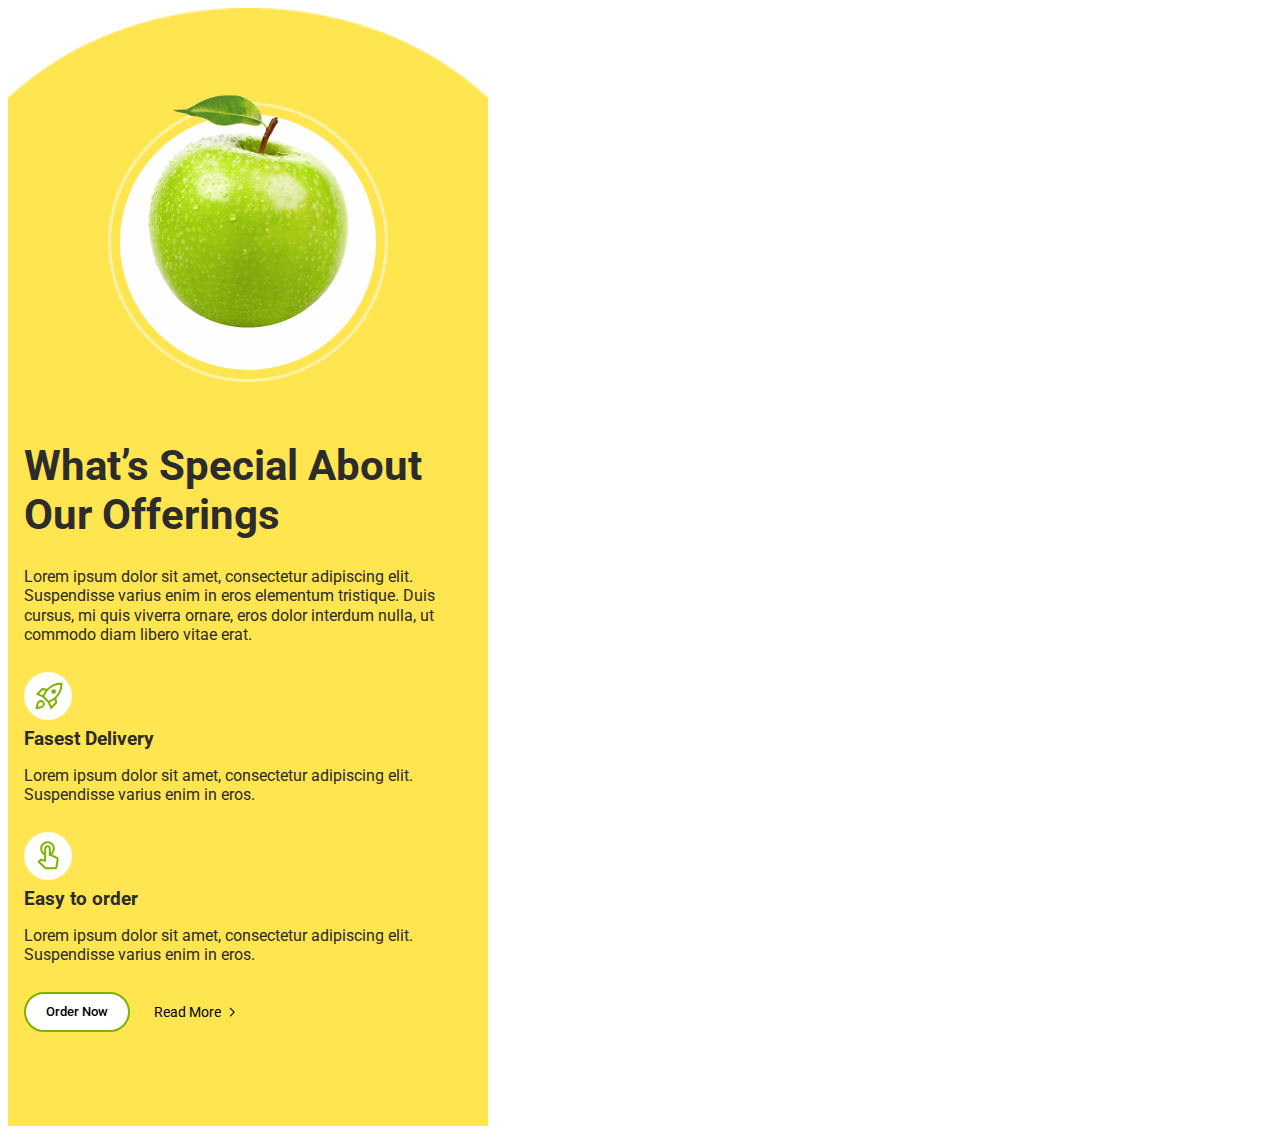
==== commit 26ad2eb1: "add" ====
--- a/index.html
+++ b/index.html
@@ -13,7 +13,52 @@
     <title>Веб-студія</title>
 </head>
 <body>
-    <header class="header">
+    <section class="offerings section">
+        <div class="container">
+        <ul class="apple">
+            <li class="apple__item">
+                <picture class="apple__picture">
+                    <source 
+                    srcset="./src/images/offerings/desktop/apple-desktop-1x.png 1x,
+                    ./src/images/offerings/desktop/apple-desktop-2x.png 2x,
+                    ./src/images/offerings/desktop/apple-desktop-3x.png 3x"
+                    media="(min-width1280px)"
+                    source 
+                    srcset="./src/images/offerings/tablet/apple-tablet-1x.png 1x,
+                    ./src/images/offerings/tablet/apple-tablet-2x.png 2x,
+                    ./src/images/offerings/tablet/apple-tablet-3x.png 3x"
+                    media="(min-width768px)"
+                    source 
+                    srcset="./src/images/offerings/mob/apple-mob-1x.png 1x,
+                    ./src/images/offerings/mob/apple-mob-1x.png 2x,
+                    ./src/images/offerings/mob/apple-mob-1x.png 3x"
+                    media="(min-width480px)"
+                    />
+                    <img src="./src/images/offerings/mob/apple-mob-1x.png" alt="team" width="201.6" height="255.55">
+            </picture>
+            </li>
+        </ul>
+        <div class="main">
+        <h2 class="main__title title">What’s Special About Our Offerings</h2>
+        <p class="main__text">Lorem ipsum dolor sit amet, consectetur adipiscing elit. Suspendisse varius enim in eros elementum tristique. Duis cursus, mi quis viverra ornare, eros dolor interdum nulla, ut commodo diam libero vitae erat.</p>
+        </div>
+        <ul class="about">
+    <li class="about__item">
+        <h3 class="about__title about__title__rocket">Fasest Delivery</h3>
+        <p class="about__text">Lorem ipsum dolor sit amet, consectetur adipiscing elit. Suspendisse varius enim in eros.</p>
+    </li>
+    <li class="about__item">
+        <h3 class="about__title about__title__touch">Easy to order</h3>
+        <p>Lorem ipsum dolor sit amet, consectetur adipiscing elit. Suspendisse varius enim in eros.</p>
+    </li>
+        </ul>
+        <ul class="btn-list">
+        <li class="btn__item"><button type="button" class="btn btn--size">Order Now</button></li>
+        <li class="btn__item"><a href="" class="read-more" target="_blank" rel="noreferrer noopener">Read More</a></li>
+        </ul>
+    </div>
+    </section>
+    <!-- <header class="header">
     <div class="header-container container">
             <div class="header-logo"><a class="logo link" href="index.html"><span class="web">Web</span>Studio</a></div>
         <nav class="navigator-menu">
@@ -418,7 +463,7 @@
                   <button class="modal-btn" type="submit">Відправити</button>
             </form>
         </div>
-    </div>
+    </div> -->
     <script src="./js/modal.js"></script>
 </body>
 </html>
--- a/style/style.css
+++ b/style/style.css
@@ -1,3 +1,65 @@
+body {
+    font-family: 'Roboto', 'sans-serif';
+    color: #2c2c2c;
+    font-size: 14px;
+    line-height: 1.14;
+    background-color: #ffffff;
+  
+    @media screen and (min-width: 768px) {
+      font-size: 16px;
+      line-height: 1.19;
+    }
+  }
+  
+  .section {
+    padding-top: 60px;
+    padding-bottom: 60px;
+  
+    @media screen and (min-width: 768px) {
+      padding-top: 100px;
+      padding-bottom: 100px;
+    }
+  }
+  
+  .is-hidden {
+    opacity: 0;
+    visibility: hidden;
+    pointer-events: none;
+  }
+  
+  .no-scroll {
+    overflow: hidden;
+  }
+p,
+h1,
+h2,
+h3,
+h4,
+h5,
+h6 {
+  margin: 0;
+}
+
+ul,
+ol {
+  margin: 0;
+  padding-left: 0;
+  list-style-type: none;
+}
+
+a {
+  color: currentColor;
+  text-decoration: none;
+}
+address {
+  font-style: normal;
+}
+
+img {
+  display: block;
+  max-width: 100%;
+  height: auto;
+}
 .visually-hidden {
     position: absolute;
     white-space: nowrap;
@@ -10,23 +72,196 @@
     clip-path: inset(50%);
     margin: -1px;
   }
-.container {
-    width: 100%;
-max-width: 1200px;
-margin-left: auto;
-margin-right: auto;
-padding-left: 15px;
-padding-right: 15px;
-}
+  .container {
+    max-width: 100%;
+    margin-left: auto;
+    margin-right: auto;
+    padding-left: 20px;
+    padding-right: 20px;
+  
+    @media screen and (min-width: 480px) {
+      max-width: 480px;
+    }
+  
+    @media screen and (min-width: 768px) {
+      max-width: 768px;
+      padding-left: 32px;
+      padding-right: 32px;
+    }
+  
+    @media screen and (min-width: 1280px) {
+      max-width: 1280px;
+      padding-left: 16px;
+      padding-right: 16px;
+    }
+  }  
 .section {
     padding-top: 94px;
     padding-bottom: 94px;
 }
+.title {
+    font-size: 28px;
+    line-height: 1.17;
+  
+    @media screen and (min-width: 768px) {
+      font-size: 42px;
+      line-height: 1.16;
+    }
+  }
+  
 :root {
     --brand-color: #2196F3;
     --background-color: #2F303A;
     --text-color: #757575;
 }
+/* offerings */
+.offerings {
+    background-image: url(../src/images/offerings/mob/bg-mob.png);
+    background-repeat: no-repeat;
+    background-size: cover;
+    width: 100%;
+    max-width: 480px;
+    display: flex;
+    flex-direction: column;
+}
+/* apple */
+.apple {
+    display: flex;
+    justify-content: center;
+    align-items: center;
+    margin-bottom: 60px;
+    margin-left: auto;
+    margin-right: auto;
+    height: 280px;
+    width: 280px;
+    max-width: 100%;
+    border-radius: 50%;
+    border: 3px solid rgba(255, 255, 255, 0.5);
+}
+.apple__item {
+    width: 255.56px;
+height: 255.55px;
+border-radius: 50%;
+background: #FEFEFE;
+display: flex;
+justify-content: center;
+}
+.apple__picture {
+    position: absolute;
+    transform: translateY(-42px);
+}
+/* h2 p */
+.main {
+    display: flex;
+    flex-direction: column;
+}
+.main__title {
+    margin-bottom: 28px;
+}
+.main__text {
+    width: 100%;
+    min-width: 272px;
+    margin-bottom: 28px;
+}
+/* about */
+.about {
+    display: flex;
+    flex-direction: column;
+    gap: 28px;
+    margin-bottom: 28px;
+}
+.about__item {
+    width: 100%;
+    min-width: 252px;
+}
+.about__title {
+    margin-bottom: 16px;
+}
+.about__title__rocket::before {
+    content: '';
+    background: #FFFFFF;
+    background-image: url(../src/images/offerings/svg/rocket.svg);
+    background-repeat: no-repeat;
+    background-position: center;
+    width: 48px;
+    height: 48px;
+    background-color: #FFFFFF;
+    border-radius: 50%;
+    display: flex;
+    align-items: center;
+    justify-content: center;
+    margin-bottom: 8px;
+}
+.about__title__touch::before {
+    content: '';
+    background: #FFFFFF;
+    background-image: url(../src/images/offerings/svg/touch.svg);
+    background-repeat: no-repeat;
+    background-position: center;
+    width: 48px;
+    height: 48px;
+    background-color: #FFFFFF;
+    border-radius: 50%;
+    display: flex;
+    align-items: center;
+    justify-content: center;
+    margin-bottom: 8px;
+}
+/* btn list */
+.btn-list {
+    display: flex;
+    gap: 24px;
+    align-items: center;
+}
+.btn {
+    width: 98px;
+  height: 32px;
+  cursor: pointer;
+  font-family: inherit;
+  font-weight: 500;
+  font-size: 13px;
+  line-height: 1.5;
+  border-radius: 30px;
+  border: none;
+}
+.btn--size {
+ width: 106px;
+ height: 40px;
+ background: #FFFFFF;
+ border: 2px solid #7EB101;
+}
+.read-more {
+    font-size: 13.6667px;
+line-height: 1.47;
+color: #000000;
+}
+.read-more::after {
+    content: url(../src/images/offerings/svg/bird.svg);
+    margin-left: 7.75px;
+}
+
+
+
+
+
+
+
+
+
+
+
+
+
+
+
+
+
+
+
+
+
+
+
 /* header */
 .logo {
     font-family: 'Raleway';
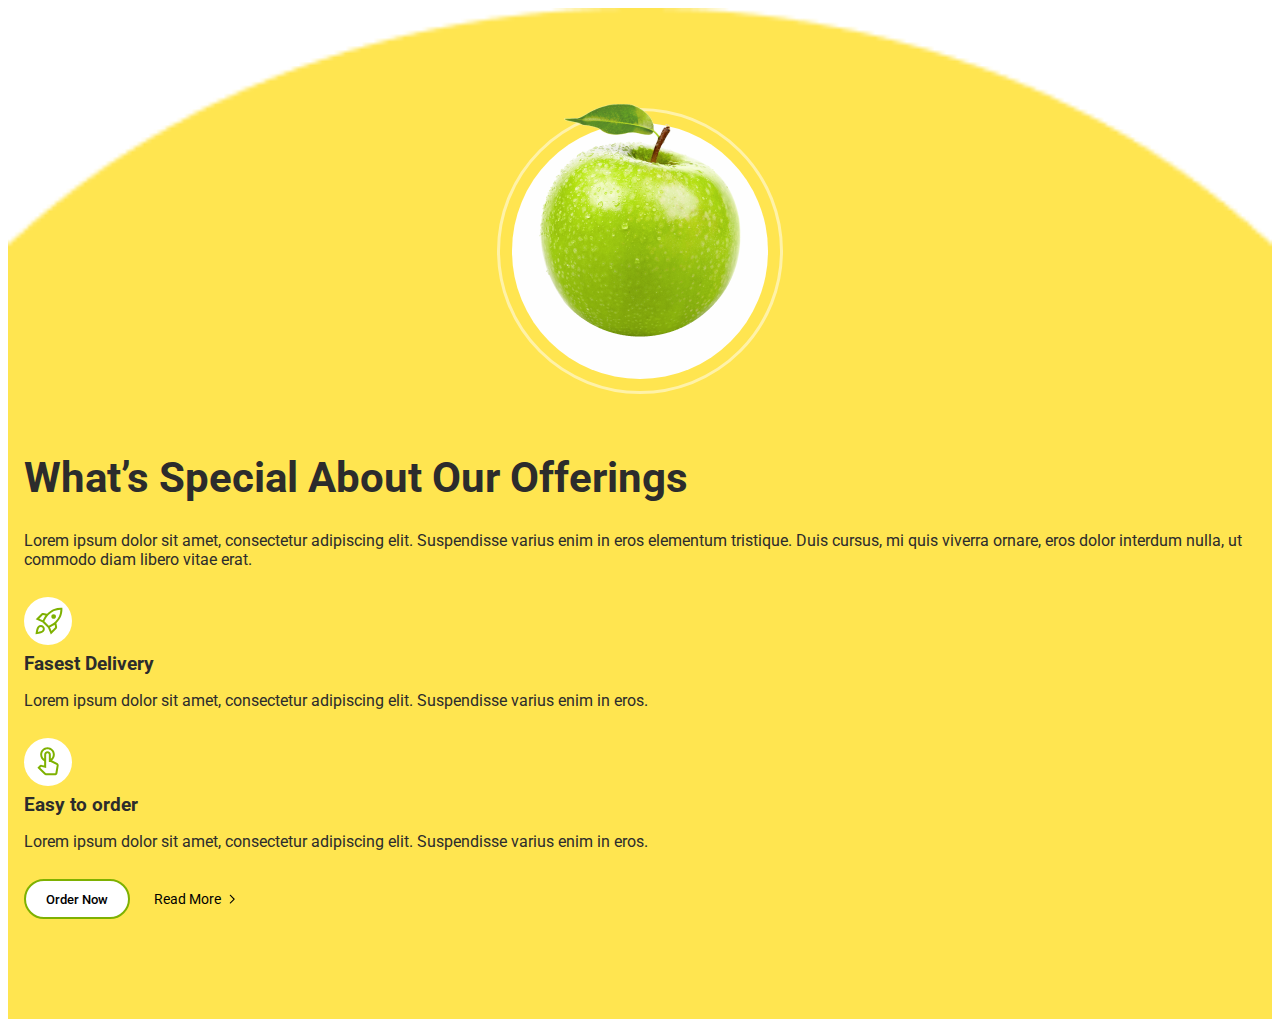
==== commit 7d3af4b4: "add" ====
--- a/index.html
+++ b/index.html
@@ -8,7 +8,6 @@
     <link rel="preconnect" href="https://fonts.googleapis.com">
     <link rel="preconnect" href="https://fonts.gstatic.com" crossorigin>
     <link href="https://fonts.googleapis.com/css2?family=Raleway:wght@700&family=Roboto:wght@400;500;700;900&display=swap" rel="stylesheet">
-    <link href="./css/main.min.css" rel="stylesheet"/>
     <link href="./style/style.css" rel="stylesheet"/>
     <title>Веб-студія</title>
 </head>
@@ -58,412 +57,5 @@
         </ul>
     </div>
     </section>
-    <!-- <header class="header">
-    <div class="header-container container">
-            <div class="header-logo"><a class="logo link" href="index.html"><span class="web">Web</span>Studio</a></div>
-        <nav class="navigator-menu">
-            <div class="container"><ul class="navigator-list list">
-            <li class="navigator-item"><a class="navigator-link link active current" href="index.html">Студія</a></li>
-            <li class="navigator-item"><a class="navigator-link link" href="portfolio.html">Портфоліо</a></li>
-            <li class="navigator-item"><a class="navigator-link link" href="">Контакти</a></li>
-        </ul></div>
-        </nav>
-        <ul class="header-contacts-list list">
-            <li class="header-contacts-item">
-                <a class="header-contacts-link link" href="mailto:info@devstudio.com">
-                    <svg class="header-contacts-icon" width="16" height="12">
-                        <use href="./images/icons.svg#icon-envelope"></use>
-                    </svg>
-                    info@devstudio.com</a></li>
-            <li class="header-contacts-item">
-                <a class="header-contacts-link link" href="tel:+380961111111">
-                    <svg class="header-contacts-icon" width="10" height="16">
-                        <use href="./images/icons.svg#icon-smartphone"></use>
-                    </svg>
-                    +38 096 111 11 11</a></li>
-        </ul>
-    </div>
-    </header>
-    <main>
-        <section class="hero container">
-            <div class="hero-container container"><h1 class="hero-title">Ефективні рішення для вашого бізнесу</h1>
-            <button class="hero-btn" type="button" data-modal-open>Замовити послугу</button>
-        </div>
-        </section>
-        <section class="character section">    
-        <div class="character-container container"><h2 class="visually-hidden">Про нас</h2>
-            <ul class="character-list list">
-                <li class="character-item"><div class="outside-bg">
-                    <div class="inside-bg">
-                        <svg class="icon-character" width="70" height="70">
-                            <use href="./images/icons.svg#icon-character-1"></use>
-                        </svg>
-                    </div>
-                </div>
-                    <h3 class="character-title">Увага до деталей</h3>
-                    <p class="character-text">Ідейні міркування, і навіть початок повсякденної роботи з формування позиції.</p>
-                </li>
-                <li><div class="outside-bg">
-                    <div class="inside-bg">
-                        <svg class="icon-character" width="70" height="70">
-                            <use href="./images/icons.svg#icon-character-2"></use>
-                        </svg>
-                    </div>
-                </div>
-                    <h3 class="character-title">Пунктуальність</h3>
-                    <p class="character-text">Завдання організації, особливо рамки і місце навчання кадрів тягне у себе.</p>
-                </li>
-                <li><div class="outside-bg">
-                    <div class="inside-bg">
-                        <svg class="icon-character" width="70" height="70">
-                            <use href="./images/icons.svg#icon-character-3"></use>
-                        </svg>
-                    </div>
-                </div>
-                    <h3 class="character-title">Планування</h3>
-                    <p class="character-text">Так само консультація з широким активом значною мірою зумовлює.</p>
-                </li>
-                <li><div class="outside-bg">
-                    <div class="inside-bg">
-                        <svg class="icon-character" width="70" height="70">
-                            <use href="./images/icons.svg#icon-character-4"></use>
-                        </svg>
-                    </div>
-                </div>
-                    <h3 class="character-title">Сучасні технології</h3>
-                    <p class="character-text">Значимість цих проблем настільки очевидна, що реалізація планових завдань.</p>
-                </li>
-            </ul></div>
-        </section>
-        <section class="work section">
-            <div class="container"><h2 class="work-title">Чим ми займаємося</h2>
-            <ul class="work-list list">
-                <li class="work-item">
-                    <div class="work-top-wrap"><img src="./images/main/work/box-1.jpg" alt="work" width="370" height="294">
-                    <p class="work-text-top">Десктопні додатки</p></div>
-                </li>                    
-                <li class="work-item">
-                    <div class="work-top-wrap"><img src="./images/main/work/box-2.jpg" alt="work" width="370" height="294">
-                    <p class="work-text-top">Мобільні додатки</p></div>
-                </li>
-                <li class="work-item">
-                    <div class="work-top-wrap"><img src="./images/main/work/box-3.jpg" alt="work" width="370" height="294">
-                    <p class="work-text-top">Дизайнерські рішення</p></div>
-                </li>
-            </ul></div>
-        </section>
-        <section class="team section">
-            <div class="container"><h2 class="team-title-h2">Наша команда</h2>
-            <ul class="team-list list">
-                <li class="team-item">
-                    <img src="./images/main/team/team-1.jpg" alt="team" width="270" height="260">
-                    <h3 class="team-title">Ігор Дем'яненко</h3>
-                    <p class="team-text">Product Designer</p>
-                    <ul class="team-soc-list list">
-                        <li class="team-soc-item">
-                            <a href="" class="team-soc-link link" target="_blank" rel="noopener noreferrer">
-                                <svg class="soc-link-icon"  width="20" height="20">
-                                    <use href="./images/icons.svg#icon-instagram"></use>
-                                </svg>
-                            </a></li>
-                        <li class="team-soc-item">
-                            <a href="" class="team-soc-link link" target="_blank" rel="noopener noreferrer">
-                                <svg class="soc-link-icon" width="20" height="20">
-                                    <use href="./images/icons.svg#icon-twitter"></use>
-                                </svg>
-                            </a></li>
-                        <li class="team-soc-item">
-                            <a href="" class="team-soc-link link" target="_blank" rel="noopener noreferrer">
-                                <svg class="soc-link-icon"  width="20" height="20">
-                                    <use href="./images/icons.svg#icon-facebook"></use>
-                                </svg>
-                            </a></li>
-                        <li class="team-soc-item">
-                            <a href="" class="team-soc-link link" target="_blank" rel="noopener noreferrer">
-                                <svg class="soc-link-icon" width="20" height="20">
-                                    <use href="./images/icons.svg#icon-linkedin"></use>
-                                </svg>
-                            </a></li>
-                    </ul>
-                </li>
-                <li class="team-item">
-                    <img src="./images/main/team/team-2.jpg" alt="team" width="270" height="260">
-                    <h3 class="team-title">Ольга Рєпіна</h3>
-                    <p class="team-text">Frontend Developer</p>
-                    <ul class="team-soc-list list">
-                        <li class="team-soc-item">
-                            <a href="" class="team-soc-link link" target="_blank" rel="noopener noreferrer">
-                                <svg class="soc-link-icon"  width="20" height="20">
-                                    <use href="./images/icons.svg#icon-instagram"></use>
-                                </svg>
-                            </a></li>
-                        <li class="team-soc-item">
-                            <a href="" class="team-soc-link link" target="_blank" rel="noopener noreferrer">
-                                <svg class="soc-link-icon" width="20" height="20">
-                                    <use href="./images/icons.svg#icon-twitter"></use>
-                                </svg>
-                            </a></li>
-                        <li class="team-soc-item">
-                            <a href="" class="team-soc-link link" target="_blank" rel="noopener noreferrer">
-                                <svg class="soc-link-icon"  width="20" height="20">
-                                    <use href="./images/icons.svg#icon-facebook"></use>
-                                </svg>
-                            </a></li>
-                        <li class="team-soc-item">
-                            <a href="" class="team-soc-link link" target="_blank" rel="noopener noreferrer">
-                                <svg class="soc-link-icon" width="20" height="20">
-                                    <use href="./images/icons.svg#icon-linkedin"></use>
-                                </svg>
-                            </a></li>
-                    </ul>
-                </li>
-                <li class="team-item">
-                    <img src="./images/main/team/team-3.jpg" alt="team" width="270" height="260">
-                    <h3 class="team-title">Микола Тарасов</h3>
-                    <p class="team-text">Marketing</p>
-                    <ul class="team-soc-list list">
-                        <li class="team-soc-item">
-                            <a href="" class="team-soc-link link" target="_blank" rel="noopener noreferrer">
-                                <svg class="soc-link-icon"  width="20" height="20">
-                                    <use href="./images/icons.svg#icon-instagram"></use>
-                                </svg>
-                            </a></li>
-                        <li class="team-soc-item">
-                            <a href="" class="team-soc-link link" target="_blank" rel="noopener noreferrer">
-                                <svg class="soc-link-icon" width="20" height="20">
-                                    <use href="./images/icons.svg#icon-twitter"></use>
-                                </svg>
-                            </a></li>
-                        <li class="team-soc-item">
-                            <a href="" class="team-soc-link link" target="_blank" rel="noopener noreferrer">
-                                <svg class="soc-link-icon"  width="20" height="20">
-                                    <use href="./images/icons.svg#icon-facebook"></use>
-                                </svg>
-                            </a></li>
-                        <li class="team-soc-item">
-                            <a href="" class="team-soc-link link" target="_blank" rel="noopener noreferrer">
-                                <svg class="soc-link-icon" width="20" height="20">
-                                    <use href="./images/icons.svg#icon-linkedin"></use>
-                                </svg>
-                            </a></li>
-                    </ul>
-                </li>
-                <li class="team-item">
-                    <img src="./images/main/team/team-4.jpg" alt="team" width="270" height="260">
-                    <h3 class="team-title">Михайло Єрмаков</h3>
-                    <p class="team-text">UI Designer</p>
-                    <ul class="team-soc-list list">
-                        <li class="team-soc-item">
-                            <a href="" class="team-soc-link link" target="_blank" rel="noopener noreferrer">
-                                <svg class="soc-link-icon"  width="20" height="20">
-                                    <use href="./images/icons.svg#icon-instagram"></use>
-                                </svg>
-                            </a></li>
-                        <li class="team-soc-item">
-                            <a href="" class="team-soc-link link" target="_blank" rel="noopener noreferrer">
-                                <svg class="soc-link-icon" width="20" height="20">
-                                    <use href="./images/icons.svg#icon-twitter"></use>
-                                </svg>
-                            </a></li>
-                        <li class="team-soc-item">
-                            <a href="" class="team-soc-link link" target="_blank" rel="noopener noreferrer">
-                                <svg class="soc-link-icon"  width="20" height="20">
-                                    <use href="./images/icons.svg#icon-facebook"></use>
-                                </svg>
-                            </a></li>
-                        <li class="team-soc-item">
-                            <a href="" class="team-soc-link link" target="_blank" rel="noopener noreferrer">
-                                <svg class="soc-link-icon" width="20" height="20">
-                                    <use href="./images/icons.svg#icon-linkedin"></use>
-                                </svg>
-                            </a></li>
-                    </ul>
-                </li>
-            </ul></div>
-        </section>
-        <section class="constant-clients section">
-            <div class="container"><h2 class="constant-clients-title">Постійні клієнти</h2>
-                <ul class="clients-list list">
-                    <li class="clients-logo-item"><a href="" class="clients-link link" target="_blank" rel="noopener noreferrer">
-                        <svg class="logo-link-icon" width="41" height="46.7">
-                            <use href="./images/icons.svg#icon-client-1"></use>
-                        </svg>
-                    </a></li>
-                    <li class="clients-logo-item"><a href="" class="clients-link link" target="_blank" rel="noopener noreferrer">
-                        <svg class="logo-link-icon" width="40" height="52">
-                            <use href="./images/icons.svg#icon-client-2"></use>
-                        </svg>
-                    </a></li>
-                    <li class="clients-logo-item"><a href="" class="clients-link link" target="_blank" rel="noopener noreferrer">
-                        <svg class="logo-link-icon" width="43.46" height="41.18">
-                            <use href="./images/icons.svg#icon-client-3"></use>
-                        </svg>
-                    </a></li>
-                    <li class="clients-logo-item"><a href="" class="clients-link link" target="_blank" rel="noopener noreferrer">
-                        <svg class="logo-link-icon" width="84.44" height="40.62">
-                            <use href="./images/icons.svg#icon-client-4"></use>
-                        </svg>
-                    </a></li>
-                    <li class="clients-logo-item"><a href="" class="clients-link link" target="_blank" rel="noopener noreferrer">
-                        <svg class="logo-link-icon" width="62.54" height="45.43">
-                            <use href="./images/icons.svg#icon-client-5"></use>
-                        </svg>
-                    </a></li>
-                    <li class="clients-logo-item"><a href="" class="clients-link link" target="_blank" rel="noopener noreferrer">
-                        <svg class="logo-link-icon" width="93.79" height="43.93">
-                            <use href="./images/icons.svg#icon-client-6"></use>
-                        </svg>
-                    </a></li>
-                </ul>
-        </div>
-            </section>
-    </main>
-    <footer class="footer">
-        <div class="footer-container container">
-            <div>
-            <div class="footer-logo"><a class="logo link" href="index.html"><span class="web">Web</span><span class="studio">Studio</span></a></div>
-        <adress>
-            <ul class="footer-contacts-list list">
-                <li class="footer-adress-item"><a class="footer-adress-link link" href="https://goo.gl/maps/XNjeUNWpdiMwEfmY7" target="_blank" rel="noreferrer noopener">м. Київ, пр-т Лесі Українки, 26</a></li>
-                <li class="footer-contacts-item"><a class="footer-contacts-link link" href="mailto:info@devstudio.com">info@devstudio.com</a></li>
-                <li class="footer-contacts-item"><a class="footer-contacts-link link" href="tel:+380961111111">+38 096 111 11 11</a></li>
-            </ul>
-        </adress></div>
-        <div class="footer-soc-menu">
-            <h3 class="footer-soc-menu-title">приєднуйтесь</h3>
-            <ul class="footer-soc-list list">
-                <li class="footer-soc-item">
-                    <a href="" class="footer-soc-link link" target="_blank" rel="noopener noreferrer">
-                        <svg class="footer-link-icon"  width="20" height="20">
-                            <use href="./images/icons.svg#icon-instagram"></use>
-                        </svg>
-                    </a></li>
-                <li class="footer-soc-item">
-                    <a href="" class="footer-soc-link link" target="_blank" rel="noopener noreferrer">
-                        <svg class="footer-link-icon" width="20" height="20">
-                            <use href="./images/icons.svg#icon-twitter"></use>
-                        </svg>
-                    </a></li>
-                <li class="footer-soc-item">
-                    <a href="" class="footer-soc-link link" target="_blank" rel="noopener noreferrer">
-                        <svg class="footer-link-icon"  width="20" height="20">
-                            <use href="./images/icons.svg#icon-facebook"></use>
-                        </svg>
-                    </a></li>
-                <li class="footer-soc-item">
-                    <a href="" class="footer-soc-link link" target="_blank" rel="noopener noreferrer">
-                        <svg class="footer-link-icon" width="20" height="20">
-                            <use href="./images/icons.svg#icon-linkedin"></use>
-                        </svg>
-                    </a></li>
-            </ul></div>
-        <div class="footer-input">
-            <p class="footer-input-title">Підпишіться на розсилку</p>
-            <div class="input-btn"><label class="modal-label">
-                <input
-                  type="text"
-                  class="footer-modal-input"
-                  name="user-mail"
-                  placeholder="E-mail"
-                  required
-                />
-              </label>
-              <button class="footer-input-btn" type="button">Підписатися
-                <svg class="footer-btn-icon" width="24" height="24">
-                    <use href="./images/icons.svg#icon-telegramm"></use>
-                </svg>
-              </button></div>
-        </div>
-    </div>
-    </footer>
-    <div class="backdrop is-hidden" data-modal>
-        <div class="modal">
-            <button type="button" class="modal-close" data-modal-close>
-                <svg class="modal-close-icon" width="18" height="18">
-                    <use href="./images/icons.svg#icon-close-black-18dp"></use>
-                </svg>
-            </button>
-            <p class="modal-title">Залиште свої дані, ми вам передзвонимо</p>
-            <form class="modal-form">
-                <div class="modal-field">
-                    <label for="user-name" class="modal-label">Ім'я</label>
-                    <div class="input-wrap">
-                      <input
-                        type="name"
-                        class="modal-input"
-                        name="user-name"
-                        id="user-name"
-                        title=""
-                        placeholder=""
-                        required
-                      />
-                      <svg class="input-icon" width="18" height="18">
-                        <use href="./images/icons.svg#icon-human"></use>
-                      </svg>
-                    </div>
-                  </div>
-                  <div class="modal-field">
-                    <label for="user-tel" class="modal-label">Телефон</label>
-                    <div class="input-wrap">
-                      <input
-                        type="tel"
-                        class="modal-input"
-                        name="user-tel"
-                        id="user-tel"
-                        title=""
-                        placeholder=""
-                        required
-                      />
-                      <svg class="input-icon" width="18" height="18">
-                        <use href="./images/icons.svg#icon-telephone"></use>
-                      </svg>
-                    </div>
-                  </div><div class="modal-field">
-                    <label for="user-email" class="modal-label">Пошта</label>
-                    <div class="input-wrap">
-                      <input
-                        type="email"
-                        class="modal-input"
-                        name="user-email"
-                        id="user-email"
-                        title=""
-                        placeholder=""
-                        required
-                      />
-                      <svg class="input-icon" width="18" height="18">
-                        <use href="./images/icons.svg#icon-convert"></use>
-                      </svg>
-                    </div>
-                  </div>
-                  <div class="modal-field">
-                    <label for="user-text" class="modal-label">Коментар</label>
-                    <textarea
-                      name="user-text"
-                      id="user-text"
-                      class="online-comment"
-                      placeholder="Введіть текст"
-                    ></textarea>
-                  </div>
-                  <div class="modal-field">
-                    <input
-                      type="checkbox"
-                      class="modal-check visually-hidden"
-                      name="privacy"
-                      id="privacy"
-                    />
-                    <label for="privacy" class="check-text">
-                        <span>
-                          <svg class="check-icon" width="16" height="15">
-                            <use href="./images/icons.svg#icon-bird"></use>
-                          </svg>
-                        </span>
-                      Погоджуюся з розсилкою та приймаю&nbsp;<a class="condition">Умови договору</a>
-                      </label>
-                  </div>
-                  <button class="modal-btn" type="submit">Відправити</button>
-            </form>
-        </div>
-    </div> -->
-    <script src="./js/modal.js"></script>
 </body>
 </html>
--- a/style/style.css
+++ b/style/style.css
@@ -4,14 +4,12 @@
     font-size: 14px;
     line-height: 1.14;
     background-color: #ffffff;
-  
     @media screen and (min-width: 768px) {
       font-size: 16px;
       line-height: 1.19;
     }
-  }
-  
-  .section {
+}
+.section {
     padding-top: 60px;
     padding-bottom: 60px;
   
@@ -19,15 +17,13 @@
       padding-top: 100px;
       padding-bottom: 100px;
     }
-  }
-  
-  .is-hidden {
+} 
+.is-hidden {
     opacity: 0;
     visibility: hidden;
     pointer-events: none;
-  }
-  
-  .no-scroll {
+}
+.no-scroll {
     overflow: hidden;
   }
 p,
@@ -39,7 +35,6 @@
 h6 {
   margin: 0;
 }
-
 ul,
 ol {
   margin: 0;
@@ -54,7 +49,6 @@
 address {
   font-style: normal;
 }
-
 img {
   display: block;
   max-width: 100%;
@@ -71,48 +65,34 @@
     clip: rect(0 0 0 0);
     clip-path: inset(50%);
     margin: -1px;
-  }
-  .container {
+}
+.container {
     max-width: 100%;
     margin-left: auto;
     margin-right: auto;
     padding-left: 20px;
     padding-right: 20px;
-  
     @media screen and (min-width: 480px) {
       max-width: 480px;
     }
-  
     @media screen and (min-width: 768px) {
       max-width: 768px;
       padding-left: 32px;
       padding-right: 32px;
     }
-  
     @media screen and (min-width: 1280px) {
       max-width: 1280px;
       padding-left: 16px;
       padding-right: 16px;
     }
-  }  
-.section {
-    padding-top: 94px;
-    padding-bottom: 94px;
-}
+} 
 .title {
     font-size: 28px;
     line-height: 1.17;
-  
     @media screen and (min-width: 768px) {
       font-size: 42px;
       line-height: 1.16;
     }
-  }
-  
-:root {
-    --brand-color: #2196F3;
-    --background-color: #2F303A;
-    --text-color: #757575;
 }
 /* offerings */
 .offerings {
@@ -120,7 +100,6 @@
     background-repeat: no-repeat;
     background-size: cover;
     width: 100%;
-    max-width: 480px;
     display: flex;
     flex-direction: column;
 }
@@ -239,764 +218,3 @@
     content: url(../src/images/offerings/svg/bird.svg);
     margin-left: 7.75px;
 }
-
-
-
-
-
-
-
-
-
-
-
-
-
-
-
-
-
-
-
-
-
-
-
-/* header */
-.logo {
-    font-family: 'Raleway';
-font-weight: 700;
-font-size: 26px;
-line-height: 1.19;
-letter-spacing: 0.03em;
-color: black;
-}
-.web {
-color: var(--brand-color);
-}
-.header {
-    border-bottom: 1px solid #ECECEC;
-}
-.header-logo {
-    padding-top: 24px;
-    padding-bottom: 25px;
-    margin-right: 93px;
-}
-.header-container {
-    display: flex;
-    align-items: center;
-}
-.navigator-list {
-    display: flex;
-    gap: 50px;
-    padding: 32px 0;
-}
-.header-contacts-list {
-    display: flex;
-    gap: 30px;
-    padding: 32px 0;
-    justify-content: flex-end;
-    margin-left: auto;
-}
-.navigator-link {
-    font-weight: 500;
-font-size: 14px;
-line-height: 1.14;
-letter-spacing: 0.02em;
-color: #212121;
-padding: 32px 4px 33px 4px;
-transition: 250ms;
-    transition-timing-function: cubic-bezier(0.4, 0, 0.2, 1);
-}
-.header-contacts-link {
-    display: flex;
-    text-decoration: none;
-    font-weight: 500;
-font-size: 14px;
-line-height: 1.14;
-letter-spacing: 0.02em;
-color: var(--text-color);
-transition: 250ms;
-    transition-timing-function: cubic-bezier(0.4, 0, 0.2, 1);
-}
-.header-contacts-icon {         
-    margin-right: 10px;
-    fill: #757575;
-    align-self: center;
-    transition: 250ms;
-    transition-timing-function: cubic-bezier(0.4, 0, 0.2, 1);
-}
-.navigator-link:hover,
-.navigator-link:focus {
-    color: var(--brand-color);
-}
-.header-contacts-link:hover,
-.header-contacts-link:focus {
-    color: var(--brand-color)
-}
-.header-contacts-link:hover .header-contacts-icon,
-.header-contacts-link:focus .header-contacts-icon {
-fill: var(--brand-color);
-}
-.active {
-    color: var(--brand-color)
-}
-.current {
-    position: relative;
-}
-.current::after {
-    content: '';
-    position: absolute;
-    height: 4px;
-    border-radius: 2px;
-    width: 100%;
-    background-color: var(--brand-color);
-    bottom: 0;
-    left: 0;
-}
-/* hero */
-.hero {
-    background-color: var(--background-color);
-    background-image: linear-gradient(rgba(47, 48, 58, 0.4), rgba(47, 48, 58, 0.4)),
-    url(../images/bg-hero.jpg);
-    background-repeat: no-repeat;
-    background-position: center;
-    background-size: cover;
-    max-width: 1600px;
-}
-.hero-container {
-    display: flex;
-    flex-direction: column;
-    justify-content: center;
-    align-items: center;
-    height: 600px;
-}
-.hero-title {
-    max-width: 696px;
-    font-weight: 900;
-font-size: 44px;
-line-height: 1.36;
-text-align: center;
-letter-spacing: 0.06em;
-text-transform: uppercase;
-color: #FFFFFF;
-margin-bottom: 30px;
-}
-.hero-btn {
-    background: var(--brand-color);
-box-shadow: 0px 4px 4px rgba(0, 0, 0, 0.15);
-border-radius: 4px;
-border: 0;
-cursor: pointer;
-font-weight: 700;
-font-size: 16px;
-line-height: 1.87;
-align-items: center;
-text-align: center;
-letter-spacing: 0.06em;
-color: #FFFFFF;
-padding: 10px 32px;
-min-width: 216px;
-transition: 250ms;
-    transition-timing-function: cubic-bezier(0.4, 0, 0.2, 1);
-}
-.hero-btn:hover {
-    background-color: #1e8ce6;
-}
-/* character */
-.character-list {
-    display: flex;
-    gap: 30px;
-}
-.character-title {
-    font-weight: 700;
-font-size: 14px;
-line-height: 1.14;
-letter-spacing: 0.03em;
-text-transform: uppercase;
-color: #212121;
-margin-bottom: 10px;
-}
-.character-text {
-    font-size: 14px;
-line-height: 1.71;
-letter-spacing: 0.03em;
-color: var(--text-color);
-width: 270px;
-}
-.inside-bg {
-    background: #F5F4FA;
-border-radius: 4px;
-width: 270px;
-height: 120px;
-margin-bottom: 30px;
-display: flex;
-align-items: center;
-justify-content: center;
-}
-/* work */
-.work {
-    padding-top: 0;
-}
-.work-list {
-    display: flex;
-    gap: 30px;
-}
-.work-item {
-    transform: relative;
-}
-.work-title {
-    font-weight: 700;
-font-size: 36px;
-line-height: 1.16;
-text-align: center;
-letter-spacing: 0.03em;
-color: #212121;
-margin-bottom: 50px;
-}
-.work-text-top {
-    font-weight: 700;
-font-size: 14px;
-line-height: 1.14;
-text-align: center;
-letter-spacing: 0.03em;
-text-transform: uppercase;
-color: #FFFFFF;
-background-color: rgba(47, 48, 58, 0.8);
-position: absolute;
-z-index: 1;
-bottom: 0;
-width: 100%;
-padding: 27px 0;
-}
-.work-top-wrap{
-    position: relative;
-}
-/* team */
-.team {
-    background-color: #F5F4FA;
-    min-height: 648px;
-}
-.team-list {
-    display: flex;
-}
-.team-item {
-    background: #FFFFFF;
-box-shadow: 0px 1px 3px rgba(0, 0, 0, 0.12), 0px 1px 1px rgba(0, 0, 0, 0.14), 0px 2px 1px rgba(0, 0, 0, 0.2);
-border-radius: 0px 0px 4px 4px;
-}
-.team-item:nth-child(1n+1) {
-    margin-right: 30px;
-}
-.team-title-h2 {
-    font-weight: 700;
-font-size: 36px;
-line-height: 1.16;
-text-align: center;
-letter-spacing: 0.03em;
-color: #212121;
-margin-bottom: 50px;
-}
-.team-title {
-    font-weight: 500;
-font-size: 16px;
-line-height: 1.18;
-text-align: center;
-letter-spacing: 0.03em;
-color: #212121;
-padding-top: 30px;
-margin-bottom: 10px;
-}
-.team-text {
-    font-size: 16px;
-line-height: 1.18;
-text-align: center;
-letter-spacing: 0.03em;
-color: var(--text-color);
-margin-bottom: 16px;
-}
-.team-soc-list {
-    display: flex;
-    justify-content: center;
-    gap: 10px;
-    padding-bottom: 30px;
-}
-.team-soc-link {
-    width: 44px;
-    height: 44px;
-    background-color: #FFFFFF;
-    border-radius: 50%;
-    display: flex;
-    align-items: center;
-    justify-content: center;
-    transition: 250ms;
-    transition-timing-function: cubic-bezier(0.4, 0, 0.2, 1);
-}
-.soc-link-icon {
-    fill: #afb1b8;
-    transition: 250ms;
-    transition-timing-function: cubic-bezier(0.4, 0, 0.2, 1);
-}
-.team-soc-link:hover,
-.team-soc-link:focus {
-    background-color: var(--brand-color);
-}
-.team-soc-link:hover .soc-link-icon,
-.team-soc-link:focus .soc-link-icon {
-    fill: #FFFFFF;
-}
-/* partfolio btn */
-.menu-btn-list {
-    display: flex;
-    justify-content: center;
-    gap: 8px;
-    margin-bottom: 50px;
-}
-.btn-btn {
-font-family: 'Roboto';
-font-style: normal;
-font-weight: 500;
-font-size: 16px;
-line-height: 1.62;
-text-align: center;
-letter-spacing: 0.03em;
-color: #212121;
-}
-.btn-btn {
-    background: #F5F4FA;
-    border-radius: 4px;
-    border: 0;
-    padding: 6px 25px;
-    transition: 250ms;
-    transition-timing-function: cubic-bezier(0.4, 0, 0.2, 1);
-}
-.menu-btn-list .btn-btn:hover,
-.menu-btn-list .btn-btn:focus {
-    color: white;
-    background-color: var(--brand-color);
-    box-shadow: 0px 3px 1px rgba(0, 0, 0, 0.1), 0px 1px 2px rgba(0, 0, 0, 0.08), 0px 2px 2px rgba(0, 0, 0, 0.12);
-}
-/* portfolio */
-.example-list {
-    display: flex;
-    flex-wrap: wrap;
-    gap: 30px;
-}
-.example-item {
-    transform: relative;
-    transition: 250ms;
-    transition-timing-function: cubic-bezier(0.4, 0, 0.2, 1);
-}
-.example-item:hover {
-    box-shadow: 0px 1px 1px rgba(0, 0, 0, 0.12), 0px 4px 4px rgba(0, 0, 0, 0.06), 1px 4px 6px rgba(0, 0, 0, 0.16);
-}
-.example-title-text {
-    background: #FFFFFF;
-    border: 1px solid #EEEEEE;
-    border-top: 0;
-    padding: 20px 24px;
-}
-.example-title {
-    font-weight: 700;
-font-size: 18px;
-line-height: 2;
-letter-spacing: 0.06em;
-color: #212121;
-margin-bottom: 4px;
-}
-.example-text {
-    font-size: 16px;
-line-height: 1.88;
-letter-spacing: 0.03em;
-color: var(--text-color);
-}
-.example-top-wrap {
-    position: relative;
-    overflow: hidden;
-}
-.example-top-text {
-    position: absolute;
-    top: 0;
-    left: 0;
-    font-size: 18px;
-line-height: 1.56;
-letter-spacing: 0.03em;
-color: #FFFFFF;
-background-color: rgba(33, 150, 243, 0.9);
-padding: 63px 24px;
-height: 100%;
-transform: translateY(100%);
-transition: transform 250ms linear;
-transition-timing-function: cubic-bezier(0.4, 0, 0.2, 1);
-}
-.example-item:hover .example-top-text {
-    transform: translateY(0);
-}
-/* constant-clients */
-.constant-clients-title {
-    font-weight: 700;
-font-size: 36px;
-line-height: 1.16;
-text-align: center;
-letter-spacing: 0.03em;
-color: #212121;
-margin-bottom: 50px;
-}
-.clients-list {
-    display: flex;
-    justify-content: center;
-    gap: 30px;
-    padding-bottom: 30px;
-}
-.clients-link {
-    width: 170px;
-    height: 92px;
-    background-color: #FFFFFF;
-    border-radius: 100%;
-    border: 1px solid #AFB1B8;
-    border-radius: 4px;
-    display: flex;
-    align-items: center;
-    justify-content: center;
-    transition: 250ms;
-    transition-timing-function: cubic-bezier(0.4, 0, 0.2, 1);
-}
-.logo-link-icon {
-    fill: #afb1b8;
-    transition: 250ms;
-    transition-timing-function: cubic-bezier(0.4, 0, 0.2, 1);
-}
-.clients-link:hover,
-.clients-link:focus {
-    border-color: var(--brand-color);
-}
-.clients-link:hover .logo-link-icon,
-.clients-link:focus .logo-link-icon {
-    fill: var(--brand-color);
-}
-/* footer */
-.footer {
-    background-color: var(--background-color);
-    padding-top: 60px;
-}
-.footer-container {
-    height: 252px;
-}
-.studio {
-    color: #FFFFFF;
-}
-.footer-logo {
-margin-bottom: 20px;
-}
-.footer-contacts-list {
-    width: 231px;
-}
-.footer-adress-item {
-    margin-bottom: 9px;
-}
-.footer-adress-link {
-    font-size: 14px;
-line-height: 1.71;
-letter-spacing: 0.03em;
-color: #FFFFFF;
-}
-.footer-contacts-item:not(:last-child) {
-    margin-bottom: 9px;
-}
-.footer-contacts-link {
-font-size: 14px;
-line-height: 1.71;
-letter-spacing: 0.03em;
-color: rgba(255, 255, 255, 0.6);
-transition: 250ms;
-    transition-timing-function: cubic-bezier(0.4, 0, 0.2, 1);
-}
-.footer-contacts-link:hover,
-.footer-contacts-link:focus {
-    color: var(--brand-color);
-}
-/* footer soc menu */
-.footer-container {
-    display: flex;
-    align-items: baseline;
-}
-.footer-soc-list {
-    display: flex;
-    justify-content: center;
-    gap: 10px;
-    margin-left: 70px;
-}
-.footer-soc-menu-title {
-    font-weight: 700;
-font-size: 14px;
-line-height: 1.14;
-letter-spacing: 0.03em;
-text-transform: uppercase;
-color: #FFFFFF;
-margin-bottom: 20px;
-margin-left: 70px;
-}
-.footer-soc-link {
-    width: 44px;
-    height: 44px;
-    background-color: rgba(255, 255, 255, 0.1);
-    border-radius: 50%;
-    display: flex;
-    align-items: center;
-    justify-content: center;
-    transition: 250ms;
-    transition-timing-function: cubic-bezier(0.4, 0, 0.2, 1);
-}
-.footer-link-icon {
-    fill: #FFFFFF;
-}
-.footer-soc-link:hover,
-.footer-soc-link:focus {
-    background-color: var(--brand-color);
-}
-.footer-soc-link:hover .soc-link-icon,
-.footer-soc-link:focus .soc-link-icon {
-    fill: #FFFFFF;
-}
-/* footer input */
-.footer-input {
-    margin-left: 93px;
-    max-width: 570px;
-    height: 86px;
-}
-.input-btn {
-    display: flex;
-}
-.footer-input-title {
-    font-weight: 700;
-font-size: 14px;
-line-height: 1.14;
-letter-spacing: 0.03em;
-text-transform: uppercase;
-color: #FFFFFF;
-margin-bottom: 20px;
-}
-.footer-modal-input {
-    width: 358px;
-    height: 50px;
-border: 1px solid rgba(255, 255, 255, 0.3);
-filter: drop-shadow(0px 4px 4px rgba(0, 0, 0, 0.15));
-border-radius: 4px;
-font-size: 16px;
-line-height: 1.25;
-display: flex;
-align-items: center;
-letter-spacing: 0.03em;
-margin-right: 12px;
-padding-left: 16px;
-color: rgba(255, 255, 255, 0.6);
-outline: transparent;
-background-color: transparent;
-transition: 250ms;
-    transition-timing-function: cubic-bezier(0.4, 0, 0.2, 1);
-}
-.footer-modal-input:focus {
-    border-color: var(--brand-color);
-}
-.footer-input-btn {
-    display: flex;
-    background: var(--brand-color);
-box-shadow: 0px 4px 4px rgba(0, 0, 0, 0.15);
-border-radius: 4px;
-border: 0;
-cursor: pointer;
-font-weight: 700;
-font-size: 16px;
-line-height: 1.87;
-align-items: center;
-text-align: center;
-letter-spacing: 0.06em;
-color: #FFFFFF;
-padding: 10px 32px;
-min-width: 200px;
-height: 50px;
-transition: 250ms;
-    transition-timing-function: cubic-bezier(0.4, 0, 0.2, 1);
-}
-.footer-input-btn:hover {
-    background-color: #1e8ce6;
-}
-.footer-btn-icon {
-    align-self: center;
-    fill: #FFFFFF;
-    margin-left: 10px;
-}
-/* modal window */
-.backdrop {
-    position: fixed;
-    top: 0%;
-    width: 100%;
-    height: 100%;
-    background-color: rgba(0, 0, 0, 0.329);
-    transition: opacity 300ms linear, visibility 300ms linear;
-}
-.modal {
-    width: 528px;
-    min-height: 581px;
-    background-color: #FFFFFF;
-    border-radius: 4px;
-    position: absolute;
-    top: 50%;
-    left: 50%;
-    padding: 40px;
-    transform: translate(-50%, -50%) scale(1);
-    transition: transform 250ms linear;
-    box-shadow: 0px 1px 3px rgba(0, 0, 0, 0.12), 0px 1px 1px rgba(0, 0, 0, 0.14), 0px 2px 1px rgba(0, 0, 0, 0.2); 
-}
-.backdrop.is-hidden .modal {
-    transform: translate(-50%, -50%) scale(0);
-}
-.modal-close {
-    position: absolute;
-    right: 0;
-    top: 0;
-    margin-top: 8px;
-    margin-right: 8px;
-    width: 30px;
-    height: 30px;
-    border-radius: 50%;
-    background: #FFFFFF;
-    border: 1px solid rgba(0, 0, 0, 0.1);
-    display: flex;
-    align-items: center;
-    justify-content: center;
-}
-.modal-close-icon {
-    transition: 250ms;
-    transition-timing-function: cubic-bezier(0.4, 0, 0.2, 1);
-}
-.modal-close:hover .modal-close-icon {
-    fill: var(--brand-color);
-}
-.is-hidden {
-    opacity: 0;
-    visibility: hidden;
-    pointer-events: none;
-}
-.modal-title {
-    font-weight: 700;
-font-size: 20px;
-line-height: 1.15;
-text-align: center;
-letter-spacing: 0.03em;
-color: #212121;
-align-items: center;
-margin-bottom: 12px;
-}
-.modal-field {
-    margin-bottom: 20px;
-}
-.input-wrap {
-    position: relative;
-}
-.modal-input {
-    width: 100%;
-    height: 40px;
-    border: 1px solid rgba(33, 33, 33, 0.2);
-border-radius: 4px;
-    padding-left: 42px;
-    outline: transparent;
-    transition: 250ms;
-    transition-timing-function: cubic-bezier(0.4, 0, 0.2, 1);
-}
-.modal-label {
-    font-size: 12px;
-line-height: 1.16;
-letter-spacing: 0.01em;
-color: #757575;
-    display: block;
-    margin-bottom: 4px;
-  }
-.modal-input:focus {
-    border-color: var(--brand-color);
-}
-.modal-input:focus + .input-icon {
-    fill: var(--brand-color);
-}
-.input-icon {
-    position: absolute;
-    left: 0;
-    top: 50%;
-    transform: translateY(-50%);
-    margin-left: 12px;
-    transition: 250ms;
-    transition-timing-function: cubic-bezier(0.4, 0, 0.2, 1);
-}
-.online-comment {
-    width: 100%;
-    height: 100px;
-    resize: none;
-    border: 1px solid rgba(33, 33, 33, 0.2);
-    border-radius: 4px;
-    padding: 12px 16px;
-    outline: transparent;
-    transition: 250ms;
-    transition-timing-function: cubic-bezier(0.4, 0, 0.2, 1);
-}
-.online-comment:focus {
-    border-color: var(--brand-color);
-}
-.check-text {
-    font-size: 14px;
-line-height: 1.71;
-letter-spacing: 0.03em;
-color: #757575;
-    display: flex;
-    position: relative;
-    align-items: center;
-    margin-bottom: 30px;
-    margin-left: 12px;
-}
-.condition {
-    color: var(--brand-color);
-    text-decoration: underline;
-    text-decoration-skip-ink: none;
-}
-.check-text span {
-    width: 16px;
-    height: 15px;
-    border: 2px solid #212121;
-    border-radius: 3px;
-    margin-right: 8.38px;
-    display: flex;
-    align-items: center;
-    justify-content: center;
-    color: transparent;
-    transition: 250ms;
-    transition-timing-function: cubic-bezier(0.4, 0, 0.2, 1);
-}
-.check-icon {
-    fill: #FFFFFF;
-}
-.modal-check:checked + .check-text span {
-    background-color: var(--brand-color);
-    border-color: var(--brand-color);
-    color: #ffffff;
-  }
-.modal-btn {
-    background: var(--brand-color);
-box-shadow: 0px 4px 4px rgba(0, 0, 0, 0.15);
-border-radius: 4px;
-border: 0;
-cursor: pointer;
-font-weight: 700;
-font-size: 16px;
-line-height: 1.87;
-align-items: center;
-text-align: center;
-letter-spacing: 0.06em;
-color: #FFFFFF;
-padding: 10px 52px;
-min-width: 200px;
-margin-left: 124px;
-transition: 250ms;
-    transition-timing-function: cubic-bezier(0.4, 0, 0.2, 1);
-}
-.modal-btn:hover {
-    background-color: #1e8ce6;
-}